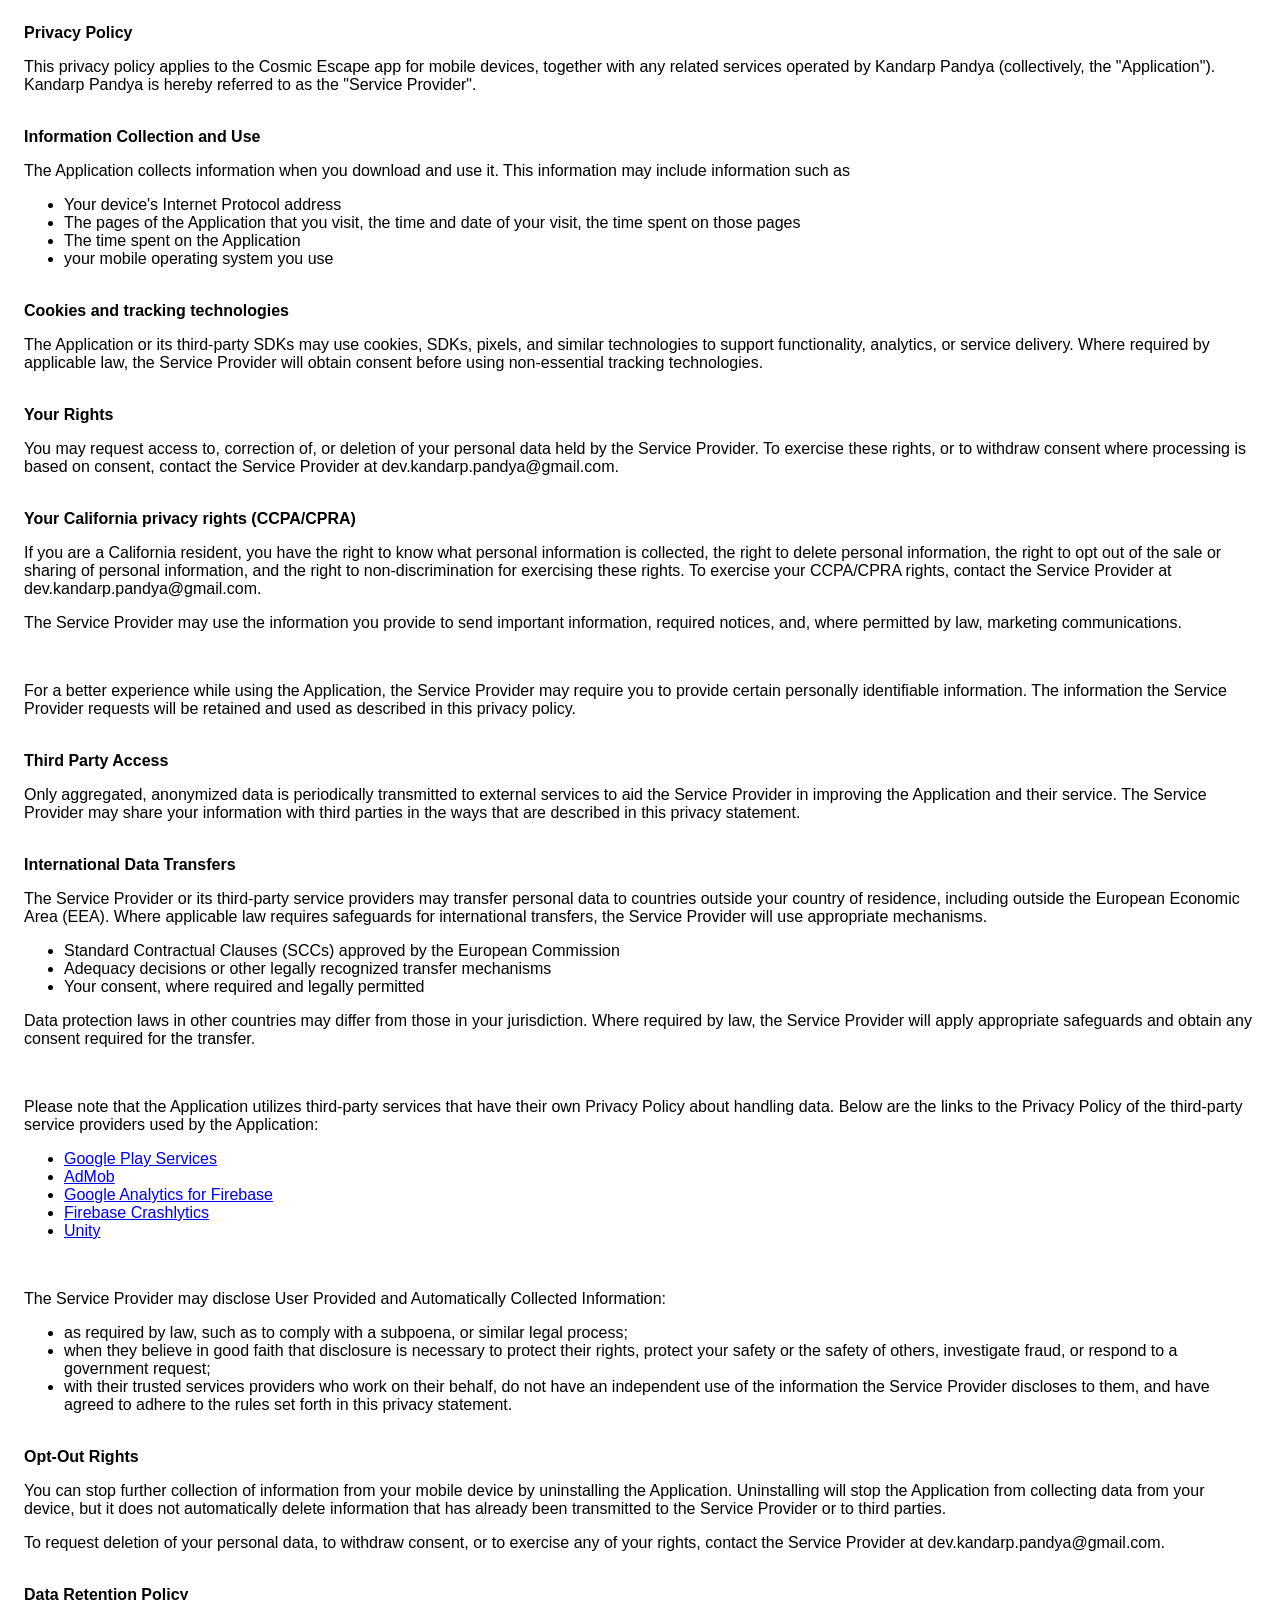
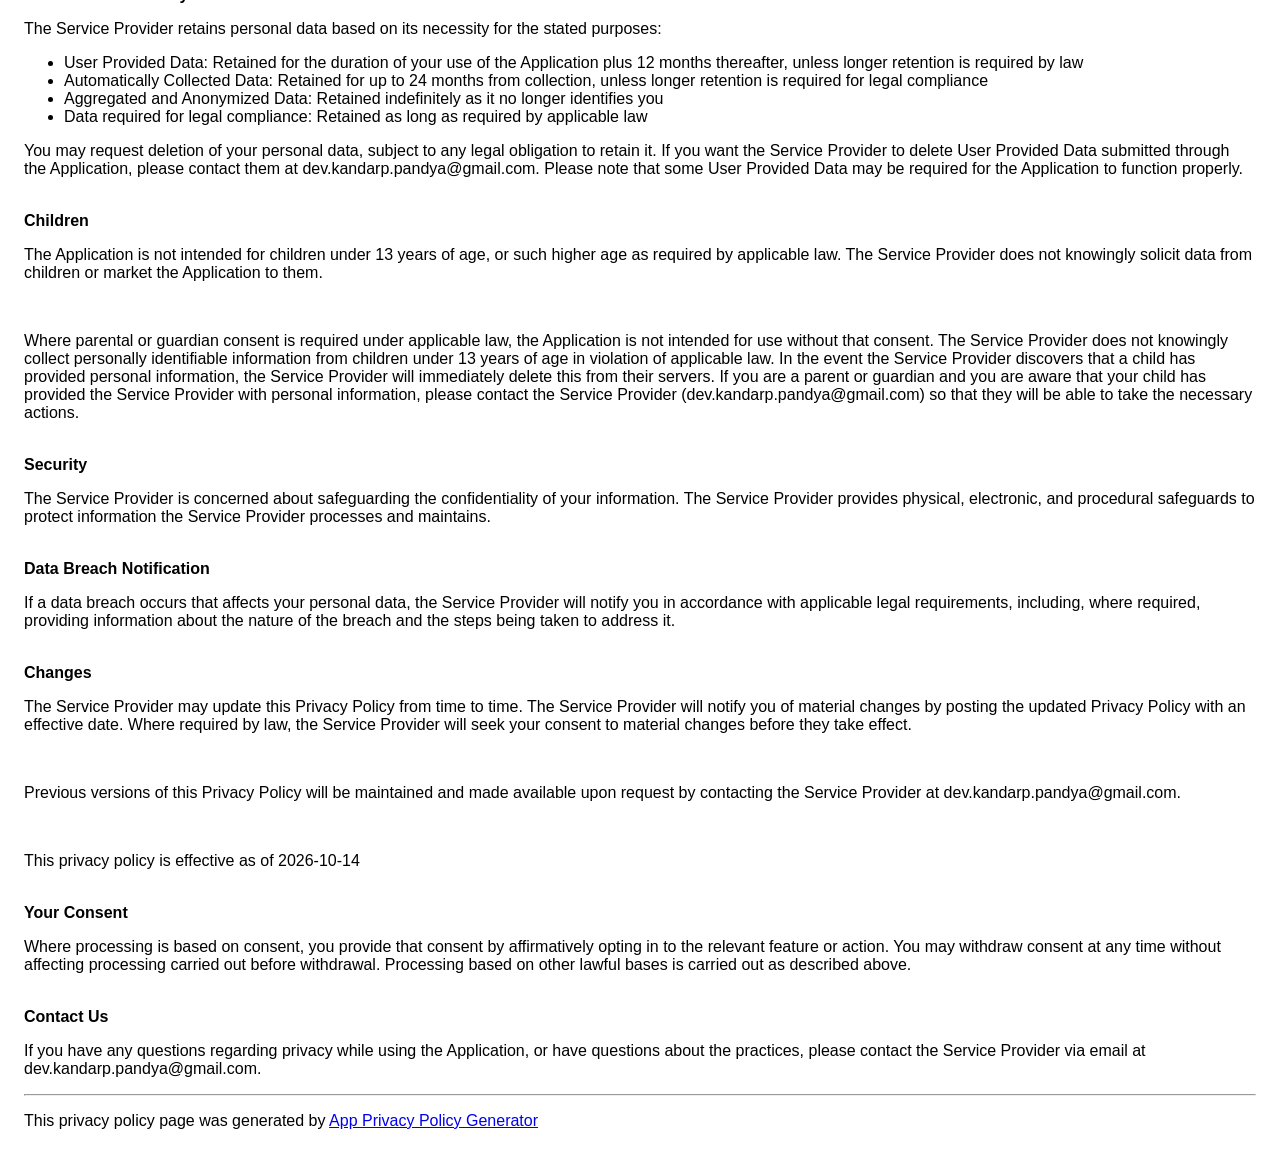
==== privacy/CosmicEscape.html @ 258a3a81 "added privacy policy" ====
<!DOCTYPE html>
<html>

<head>
    <meta charset='utf-8'>
    <meta name='viewport' content='width=device-width'>
    <title>Privacy Policy</title>
    <style>
        body {
            font-family: 'Helvetica Neue', Helvetica, Arial, sans-serif;
            padding: 1em;
        }
    </style>
</head>

<body>
    <strong>Privacy Policy</strong>
    <p>This privacy policy applies to the Cosmic Escape app for mobile devices, together with any related services
        operated by Kandarp Pandya (collectively, the "Application"). Kandarp Pandya is hereby referred to as the
        "Service Provider".</p><br><strong>Information Collection and Use</strong>
    <p>The Application collects information when you download and use it. This information may include information such
        as</p>
    <ul>
        <li>Your device's Internet Protocol address</li>
        <li>The pages of the Application that you visit, the time and date of your visit, the time spent on those pages
        </li>
        <li>The time spent on the Application</li>
        <li>your mobile operating system you use</li>
    </ul>
    <p></p><br><strong>Cookies and tracking technologies</strong>
    <p>The Application or its third-party SDKs may use cookies, SDKs, pixels, and similar technologies to support
        functionality, analytics, or service delivery. Where required by applicable law, the Service Provider will
        obtain consent before using non-essential tracking technologies.</p><!----><br><strong>Your Rights</strong>
    <p>You may request access to, correction of, or deletion of your personal data held by the Service Provider. To
        exercise these rights, or to withdraw consent where processing is based on consent, contact the Service Provider
        at dev.kandarp.pandya@gmail.com.</p><br><strong>Your California privacy rights (CCPA/CPRA)</strong>
    <p>If you are a California resident, you have the right to know what personal information is collected, the right to
        delete personal information, the right to opt out of the sale or sharing of personal information, and the right
        to non-discrimination for exercising these rights. To exercise your CCPA/CPRA rights, contact the Service
        Provider at dev.kandarp.pandya@gmail.com.</p><!---->
    <p>The Service Provider may use the information you provide to send important information, required notices, and,
        where permitted by law, marketing communications.</p><br>
    <p>For a better experience while using the Application, the Service Provider may require you to provide certain
        personally identifiable information. The information the Service Provider requests will be retained and used as
        described in this privacy policy.</p><br><strong>Third Party Access</strong>
    <p>Only aggregated, anonymized data is periodically transmitted to external services to aid the Service Provider in
        improving the Application and their service. The Service Provider may share your information with third parties
        in the ways that are described in this privacy statement.</p><br><strong>International Data Transfers</strong>
    <p>The Service Provider or its third-party service providers may transfer personal data to countries outside your
        country of residence, including outside the European Economic Area (EEA). Where applicable law requires
        safeguards for international transfers, the Service Provider will use appropriate mechanisms.</p>
    <ul>
        <li>Standard Contractual Clauses (SCCs) approved by the European Commission</li>
        <li>Adequacy decisions or other legally recognized transfer mechanisms</li>
        <li>Your consent, where required and legally permitted</li>
    </ul>
    <p>Data protection laws in other countries may differ from those in your jurisdiction. Where required by law, the
        Service Provider will apply appropriate safeguards and obtain any consent required for the transfer.</p>
    <div><br>
        <p>Please note that the Application utilizes third-party services that have their own Privacy Policy about
            handling data. Below are the links to the Privacy Policy of the third-party service providers used by the
            Application:</p>
        <ul>
            <li><a href="https://www.google.com/policies/privacy/" target="_blank" rel="noopener noreferrer">Google Play
                    Services</a></li>
            <li><a href="https://policies.google.com/technologies/partner-sites" target="_blank"
                    rel="noopener noreferrer">AdMob</a></li>
            <li><a href="https://firebase.google.com/support/privacy" target="_blank" rel="noopener noreferrer">Google
                    Analytics for Firebase</a></li>
            <li><a href="https://firebase.google.com/support/privacy/" target="_blank"
                    rel="noopener noreferrer">Firebase Crashlytics</a></li>
            <li><a href="https://unity3d.com/legal/privacy-policy" target="_blank" rel="noopener noreferrer">Unity</a>
            </li>
        </ul>
    </div><br>
    <p>The Service Provider may disclose User Provided and Automatically Collected Information:</p>
    <ul>
        <li>as required by law, such as to comply with a subpoena, or similar legal process;</li>
        <li>when they believe in good faith that disclosure is necessary to protect their rights, protect your safety or
            the safety of others, investigate fraud, or respond to a government request;</li>
        <li>with their trusted services providers who work on their behalf, do not have an independent use of the
            information the Service Provider discloses to them, and have agreed to adhere to the rules set forth in this
            privacy statement.</li>
    </ul>
    <p></p><br><strong>Opt-Out Rights</strong>
    <div>
        <p>You can stop further collection of information from your mobile device by uninstalling the Application.
            Uninstalling will stop the Application from collecting data from your device, but it does not automatically
            delete information that has already been transmitted to the Service Provider or to third parties.</p>
    </div><!---->
    <p>To request deletion of your personal data, to withdraw consent, or to exercise any of your rights, contact the
        Service Provider at dev.kandarp.pandya@gmail.com.</p><br><strong>Data Retention Policy</strong>
    <p>The Service Provider retains personal data based on its necessity for the stated purposes:</p>
    <ul>
        <li>User Provided Data: Retained for the duration of your use of the Application plus 12 months thereafter,
            unless longer retention is required by law</li>
        <li>Automatically Collected Data: Retained for up to 24 months from collection, unless longer retention is
            required for legal compliance</li>
        <li>Aggregated and Anonymized Data: Retained indefinitely as it no longer identifies you</li>
        <li>Data required for legal compliance: Retained as long as required by applicable law</li>
    </ul>
    <p>You may request deletion of your personal data, subject to any legal obligation to retain it. If you want the
        Service Provider to delete User Provided Data submitted through the Application, please contact them at
        dev.kandarp.pandya@gmail.com. Please note that some User Provided Data may be required for the Application to
        function properly.</p><!----><br><strong>Children</strong>
    <p>The Application is not intended for children under 13 years of age, or such higher age as required by applicable
        law. The Service Provider does not knowingly solicit data from children or market the Application to them.</p>
    <div><br>
        <p>Where parental or guardian consent is required under applicable law, the Application is not intended for use
            without that consent. The Service Provider does not knowingly collect personally identifiable information
            from children under 13 years of age in violation of applicable law. In the event the Service Provider
            discovers that a child has provided personal information, the Service Provider will immediately delete this
            from their servers. If you are a parent or guardian and you are aware that your child has provided the
            Service Provider with personal information, please contact the Service Provider
            (dev.kandarp.pandya@gmail.com) so that they will be able to take the necessary actions.</p>
    </div><br><strong>Security</strong>
    <p>The Service Provider is concerned about safeguarding the confidentiality of your information. The Service
        Provider provides physical, electronic, and procedural safeguards to protect information the Service Provider
        processes and maintains.</p><br><strong>Data Breach Notification</strong>
    <p>If a data breach occurs that affects your personal data, the Service Provider will notify you in accordance with
        applicable legal requirements, including, where required, providing information about the nature of the breach
        and the steps being taken to address it.</p><br><strong>Changes</strong>
    <p>The Service Provider may update this Privacy Policy from time to time. The Service Provider will notify you of
        material changes by posting the updated Privacy Policy with an effective date. Where required by law, the
        Service Provider will seek your consent to material changes before they take effect.</p><br>
    <p>Previous versions of this Privacy Policy will be maintained and made available upon request by contacting the
        Service Provider at dev.kandarp.pandya@gmail.com.</p><br>
    <p>This privacy policy is effective as of 2026-10-14</p><br><strong>Your Consent</strong>
    <p>Where processing is based on consent, you provide that consent by affirmatively opting in to the relevant feature
        or action. You may withdraw consent at any time without affecting processing carried out before withdrawal.
        Processing based on other lawful bases is carried out as described above.</p><br><strong>Contact Us</strong>
    <p>If you have any questions regarding privacy while using the Application, or have questions about the practices,
        please contact the Service Provider via email at dev.kandarp.pandya@gmail.com.</p>
    <hr>
    <p><span>This privacy policy page was generated by </span><a
            href="https://app-privacy-policy-generator.nisrulz.com/" target="_blank" rel="noopener noreferrer">App
            Privacy Policy Generator </a></p>
</body>

</html>
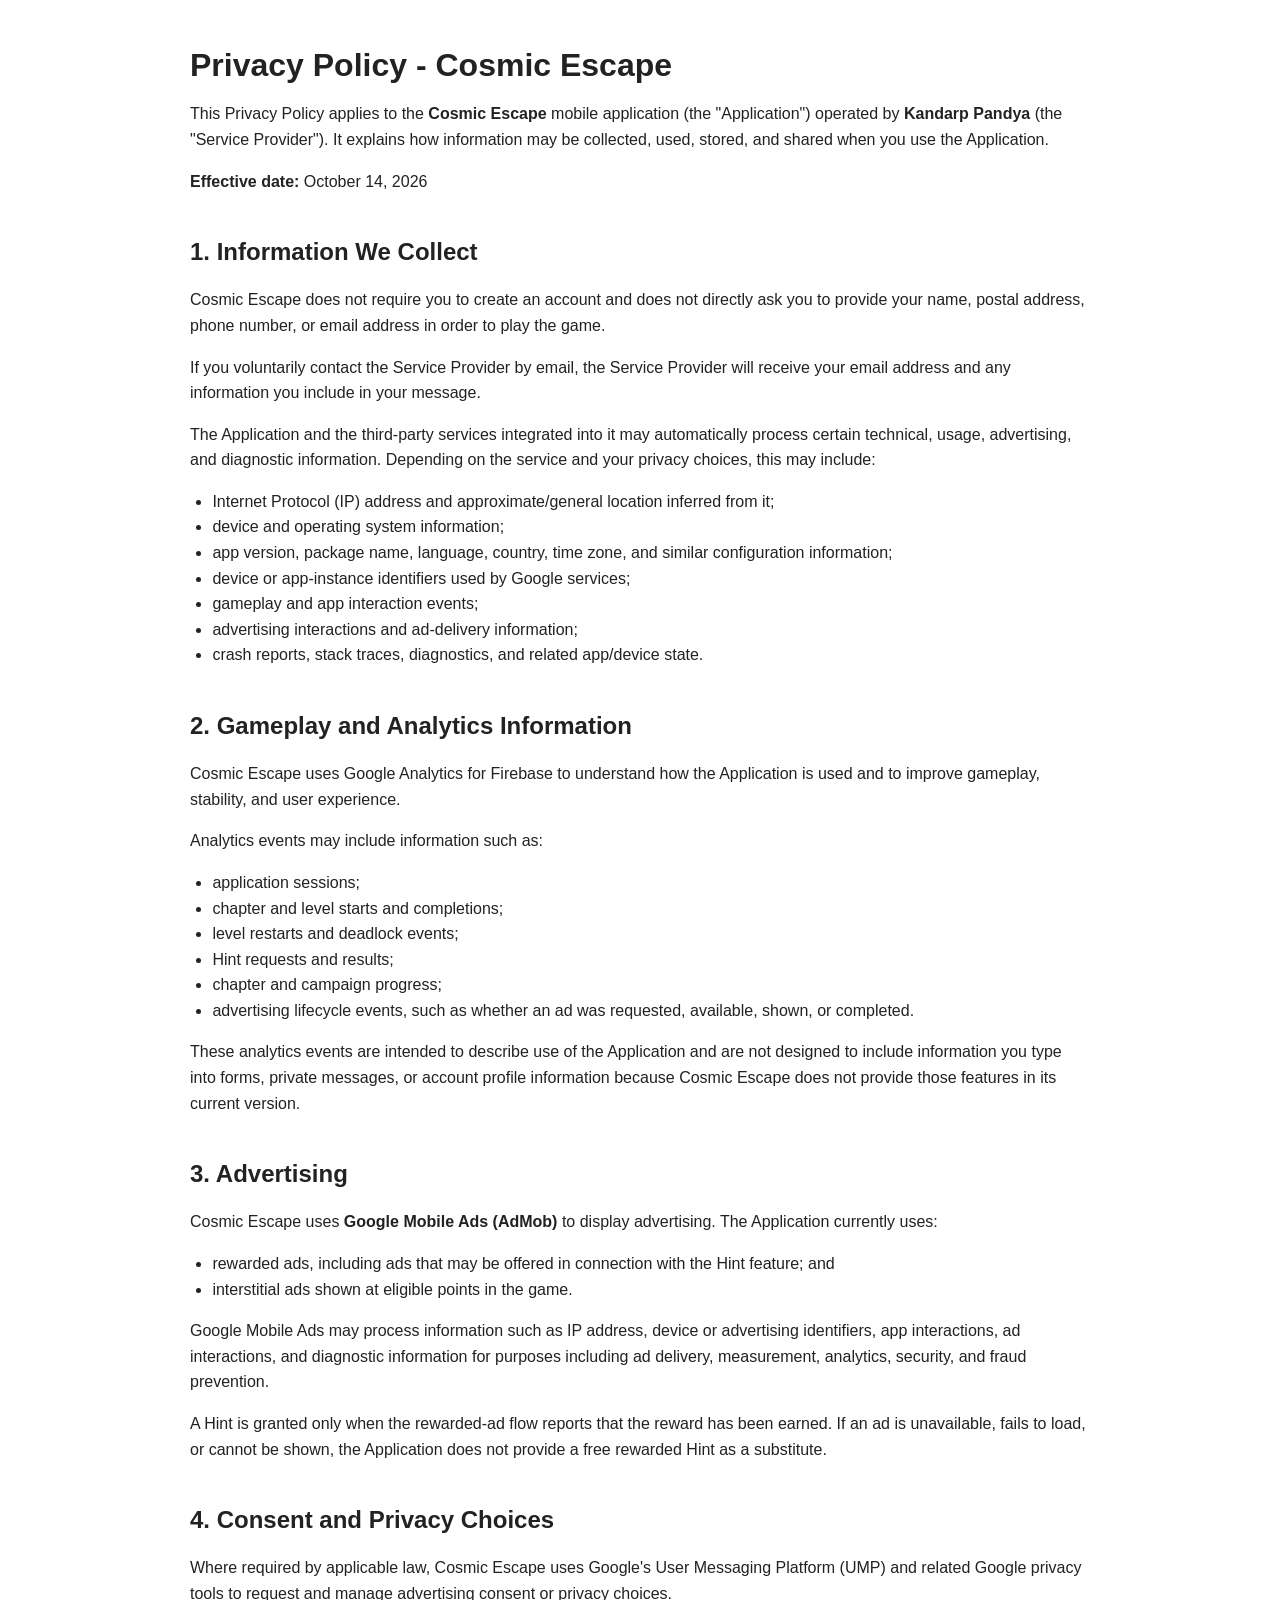
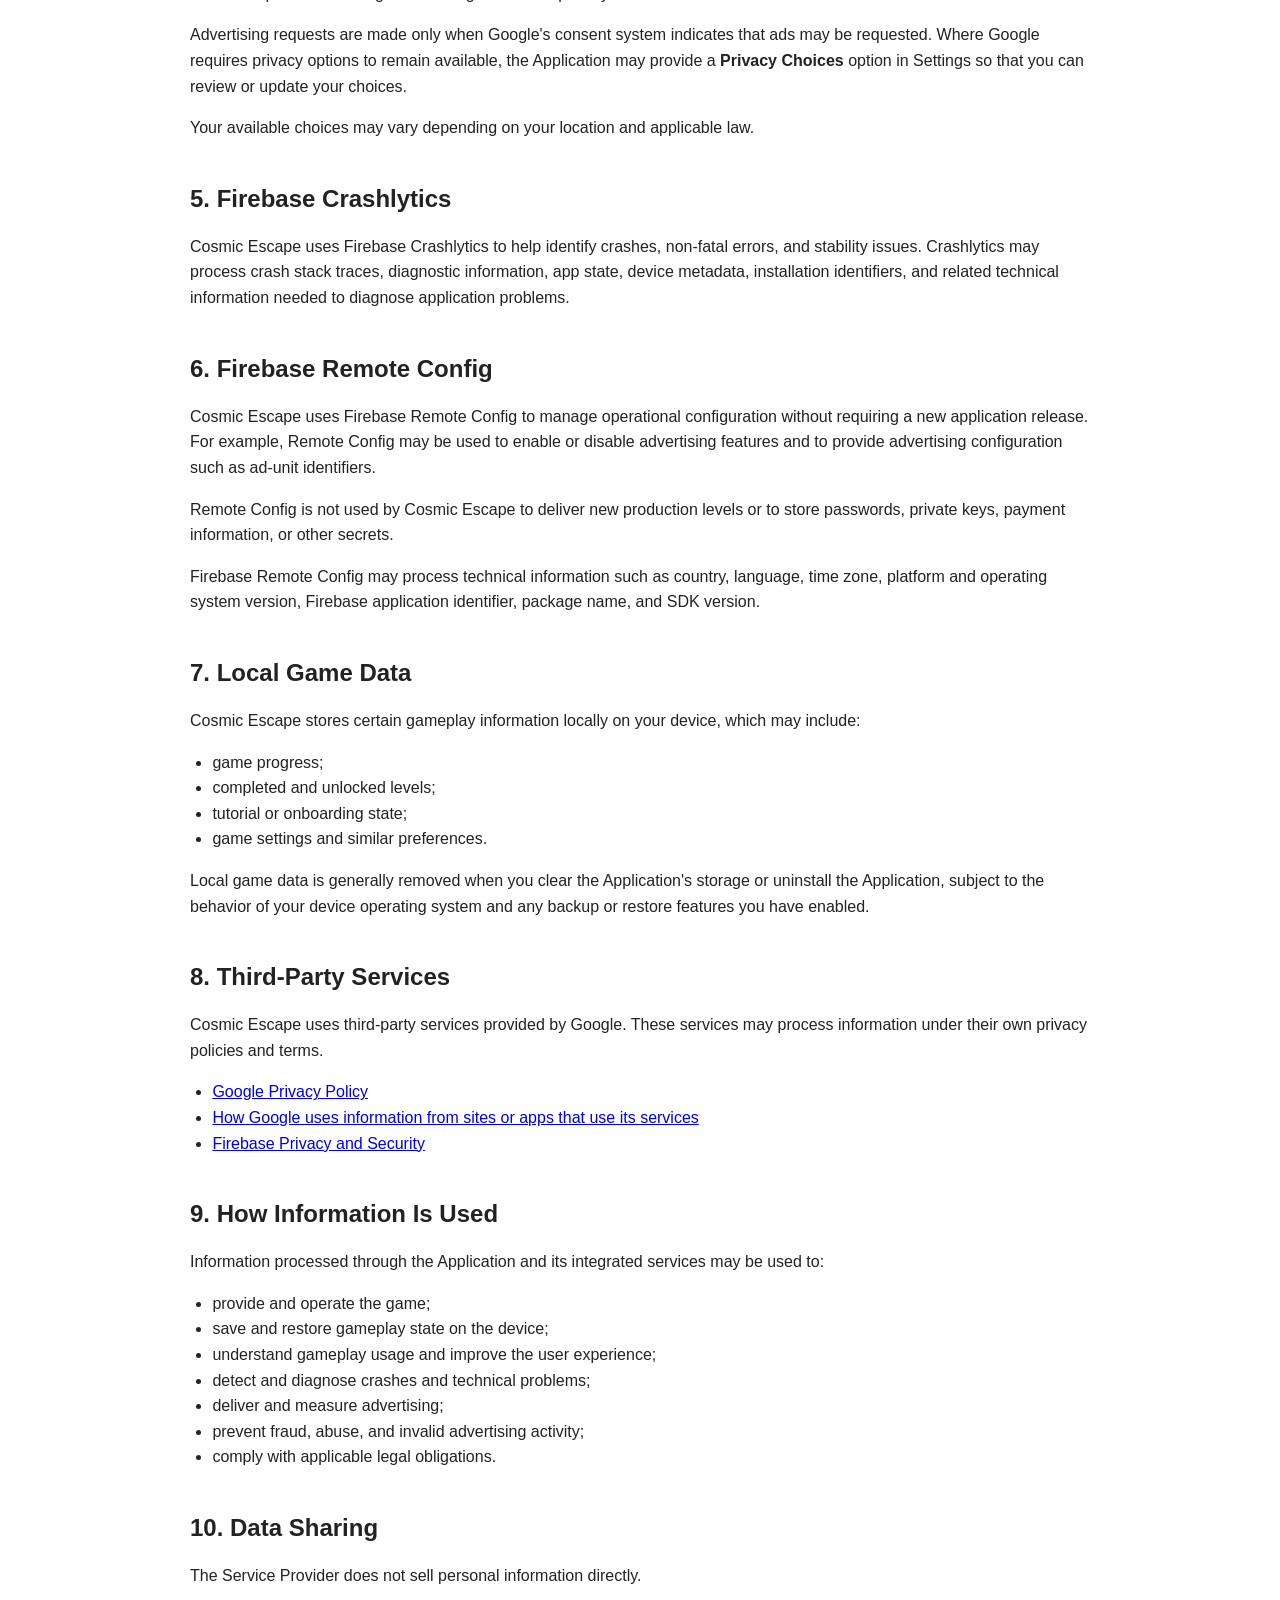
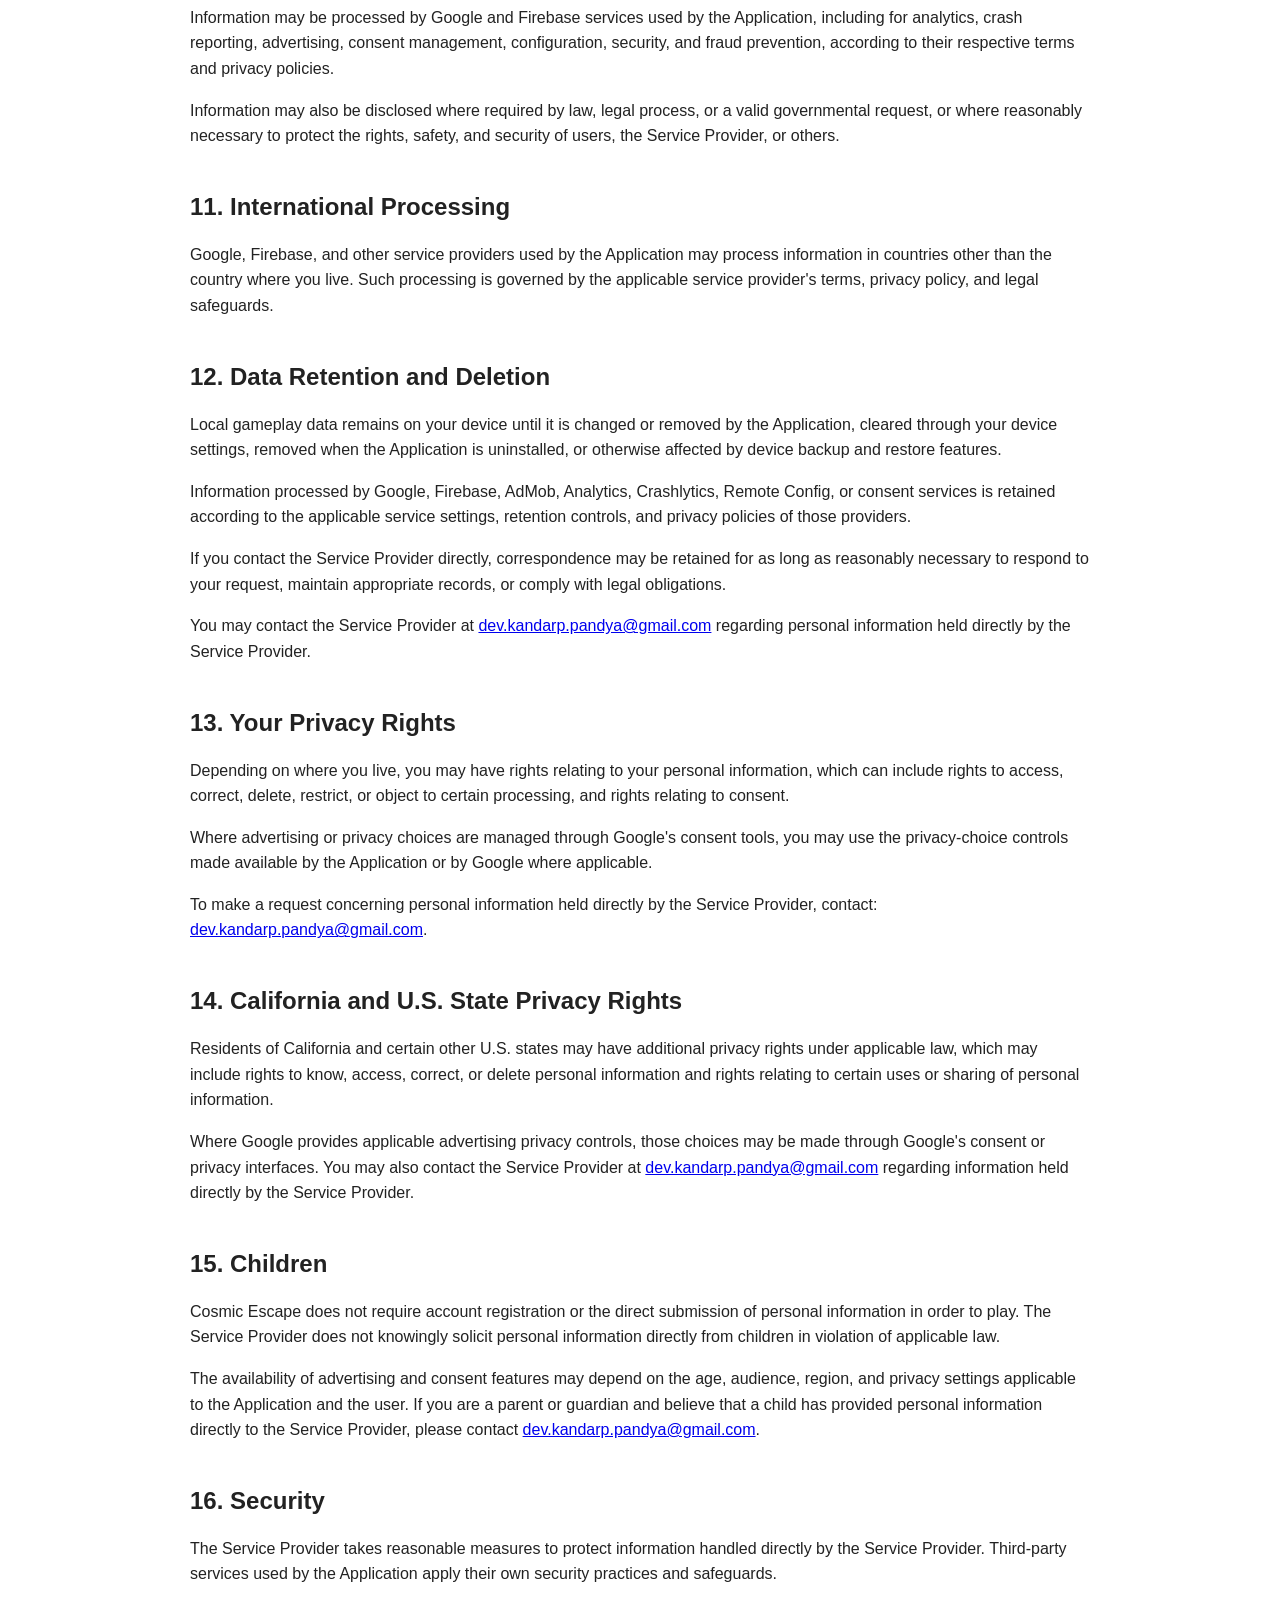
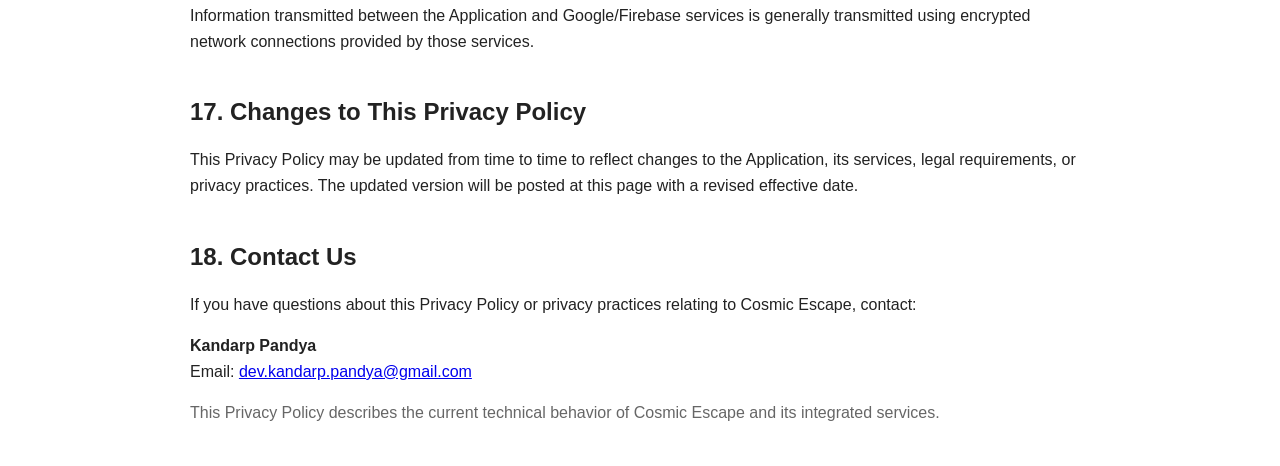
==== commit b1335abb: "Policy updated." ====
--- a/privacy/CosmicEscape.html
+++ b/privacy/CosmicEscape.html
@@ -1,140 +1,365 @@
 <!DOCTYPE html>
-<html>
-
+<html lang="en">
 <head>
-    <meta charset='utf-8'>
-    <meta name='viewport' content='width=device-width'>
-    <title>Privacy Policy</title>
+    <meta charset="utf-8">
+    <meta name="viewport" content="width=device-width, initial-scale=1">
+    <title>Privacy Policy - Cosmic Escape</title>
     <style>
         body {
-            font-family: 'Helvetica Neue', Helvetica, Arial, sans-serif;
-            padding: 1em;
+            font-family: "Helvetica Neue", Helvetica, Arial, sans-serif;
+            line-height: 1.6;
+            max-width: 900px;
+            margin: 0 auto;
+            padding: 24px;
+            color: #222;
+        }
+        h1, h2 {
+            line-height: 1.25;
+        }
+        h1 {
+            margin-bottom: 0.25em;
+        }
+        h2 {
+            margin-top: 1.8em;
+        }
+        ul {
+            padding-left: 1.4em;
+        }
+        a {
+            word-break: break-word;
+        }
+        .muted {
+            color: #666;
         }
     </style>
 </head>
-
 <body>
-    <strong>Privacy Policy</strong>
-    <p>This privacy policy applies to the Cosmic Escape app for mobile devices, together with any related services
-        operated by Kandarp Pandya (collectively, the "Application"). Kandarp Pandya is hereby referred to as the
-        "Service Provider".</p><br><strong>Information Collection and Use</strong>
-    <p>The Application collects information when you download and use it. This information may include information such
-        as</p>
-    <ul>
-        <li>Your device's Internet Protocol address</li>
-        <li>The pages of the Application that you visit, the time and date of your visit, the time spent on those pages
-        </li>
-        <li>The time spent on the Application</li>
-        <li>your mobile operating system you use</li>
-    </ul>
-    <p></p><br><strong>Cookies and tracking technologies</strong>
-    <p>The Application or its third-party SDKs may use cookies, SDKs, pixels, and similar technologies to support
-        functionality, analytics, or service delivery. Where required by applicable law, the Service Provider will
-        obtain consent before using non-essential tracking technologies.</p><!----><br><strong>Your Rights</strong>
-    <p>You may request access to, correction of, or deletion of your personal data held by the Service Provider. To
-        exercise these rights, or to withdraw consent where processing is based on consent, contact the Service Provider
-        at dev.kandarp.pandya@gmail.com.</p><br><strong>Your California privacy rights (CCPA/CPRA)</strong>
-    <p>If you are a California resident, you have the right to know what personal information is collected, the right to
-        delete personal information, the right to opt out of the sale or sharing of personal information, and the right
-        to non-discrimination for exercising these rights. To exercise your CCPA/CPRA rights, contact the Service
-        Provider at dev.kandarp.pandya@gmail.com.</p><!---->
-    <p>The Service Provider may use the information you provide to send important information, required notices, and,
-        where permitted by law, marketing communications.</p><br>
-    <p>For a better experience while using the Application, the Service Provider may require you to provide certain
-        personally identifiable information. The information the Service Provider requests will be retained and used as
-        described in this privacy policy.</p><br><strong>Third Party Access</strong>
-    <p>Only aggregated, anonymized data is periodically transmitted to external services to aid the Service Provider in
-        improving the Application and their service. The Service Provider may share your information with third parties
-        in the ways that are described in this privacy statement.</p><br><strong>International Data Transfers</strong>
-    <p>The Service Provider or its third-party service providers may transfer personal data to countries outside your
-        country of residence, including outside the European Economic Area (EEA). Where applicable law requires
-        safeguards for international transfers, the Service Provider will use appropriate mechanisms.</p>
-    <ul>
-        <li>Standard Contractual Clauses (SCCs) approved by the European Commission</li>
-        <li>Adequacy decisions or other legally recognized transfer mechanisms</li>
-        <li>Your consent, where required and legally permitted</li>
-    </ul>
-    <p>Data protection laws in other countries may differ from those in your jurisdiction. Where required by law, the
-        Service Provider will apply appropriate safeguards and obtain any consent required for the transfer.</p>
-    <div><br>
-        <p>Please note that the Application utilizes third-party services that have their own Privacy Policy about
-            handling data. Below are the links to the Privacy Policy of the third-party service providers used by the
-            Application:</p>
-        <ul>
-            <li><a href="https://www.google.com/policies/privacy/" target="_blank" rel="noopener noreferrer">Google Play
-                    Services</a></li>
-            <li><a href="https://policies.google.com/technologies/partner-sites" target="_blank"
-                    rel="noopener noreferrer">AdMob</a></li>
-            <li><a href="https://firebase.google.com/support/privacy" target="_blank" rel="noopener noreferrer">Google
-                    Analytics for Firebase</a></li>
-            <li><a href="https://firebase.google.com/support/privacy/" target="_blank"
-                    rel="noopener noreferrer">Firebase Crashlytics</a></li>
-            <li><a href="https://unity3d.com/legal/privacy-policy" target="_blank" rel="noopener noreferrer">Unity</a>
-            </li>
-        </ul>
-    </div><br>
-    <p>The Service Provider may disclose User Provided and Automatically Collected Information:</p>
-    <ul>
-        <li>as required by law, such as to comply with a subpoena, or similar legal process;</li>
-        <li>when they believe in good faith that disclosure is necessary to protect their rights, protect your safety or
-            the safety of others, investigate fraud, or respond to a government request;</li>
-        <li>with their trusted services providers who work on their behalf, do not have an independent use of the
-            information the Service Provider discloses to them, and have agreed to adhere to the rules set forth in this
-            privacy statement.</li>
-    </ul>
-    <p></p><br><strong>Opt-Out Rights</strong>
-    <div>
-        <p>You can stop further collection of information from your mobile device by uninstalling the Application.
-            Uninstalling will stop the Application from collecting data from your device, but it does not automatically
-            delete information that has already been transmitted to the Service Provider or to third parties.</p>
-    </div><!---->
-    <p>To request deletion of your personal data, to withdraw consent, or to exercise any of your rights, contact the
-        Service Provider at dev.kandarp.pandya@gmail.com.</p><br><strong>Data Retention Policy</strong>
-    <p>The Service Provider retains personal data based on its necessity for the stated purposes:</p>
-    <ul>
-        <li>User Provided Data: Retained for the duration of your use of the Application plus 12 months thereafter,
-            unless longer retention is required by law</li>
-        <li>Automatically Collected Data: Retained for up to 24 months from collection, unless longer retention is
-            required for legal compliance</li>
-        <li>Aggregated and Anonymized Data: Retained indefinitely as it no longer identifies you</li>
-        <li>Data required for legal compliance: Retained as long as required by applicable law</li>
-    </ul>
-    <p>You may request deletion of your personal data, subject to any legal obligation to retain it. If you want the
-        Service Provider to delete User Provided Data submitted through the Application, please contact them at
-        dev.kandarp.pandya@gmail.com. Please note that some User Provided Data may be required for the Application to
-        function properly.</p><!----><br><strong>Children</strong>
-    <p>The Application is not intended for children under 13 years of age, or such higher age as required by applicable
-        law. The Service Provider does not knowingly solicit data from children or market the Application to them.</p>
-    <div><br>
-        <p>Where parental or guardian consent is required under applicable law, the Application is not intended for use
-            without that consent. The Service Provider does not knowingly collect personally identifiable information
-            from children under 13 years of age in violation of applicable law. In the event the Service Provider
-            discovers that a child has provided personal information, the Service Provider will immediately delete this
-            from their servers. If you are a parent or guardian and you are aware that your child has provided the
-            Service Provider with personal information, please contact the Service Provider
-            (dev.kandarp.pandya@gmail.com) so that they will be able to take the necessary actions.</p>
-    </div><br><strong>Security</strong>
-    <p>The Service Provider is concerned about safeguarding the confidentiality of your information. The Service
-        Provider provides physical, electronic, and procedural safeguards to protect information the Service Provider
-        processes and maintains.</p><br><strong>Data Breach Notification</strong>
-    <p>If a data breach occurs that affects your personal data, the Service Provider will notify you in accordance with
-        applicable legal requirements, including, where required, providing information about the nature of the breach
-        and the steps being taken to address it.</p><br><strong>Changes</strong>
-    <p>The Service Provider may update this Privacy Policy from time to time. The Service Provider will notify you of
-        material changes by posting the updated Privacy Policy with an effective date. Where required by law, the
-        Service Provider will seek your consent to material changes before they take effect.</p><br>
-    <p>Previous versions of this Privacy Policy will be maintained and made available upon request by contacting the
-        Service Provider at dev.kandarp.pandya@gmail.com.</p><br>
-    <p>This privacy policy is effective as of 2026-10-14</p><br><strong>Your Consent</strong>
-    <p>Where processing is based on consent, you provide that consent by affirmatively opting in to the relevant feature
-        or action. You may withdraw consent at any time without affecting processing carried out before withdrawal.
-        Processing based on other lawful bases is carried out as described above.</p><br><strong>Contact Us</strong>
-    <p>If you have any questions regarding privacy while using the Application, or have questions about the practices,
-        please contact the Service Provider via email at dev.kandarp.pandya@gmail.com.</p>
-    <hr>
-    <p><span>This privacy policy page was generated by </span><a
-            href="https://app-privacy-policy-generator.nisrulz.com/" target="_blank" rel="noopener noreferrer">App
-            Privacy Policy Generator </a></p>
+
+<h1>Privacy Policy - Cosmic Escape</h1>
+
+<p>
+    This Privacy Policy applies to the <strong>Cosmic Escape</strong> mobile application
+    (the "Application") operated by <strong>Kandarp Pandya</strong> (the "Service Provider").
+    It explains how information may be collected, used, stored, and shared when you use the Application.
+</p>
+
+<p>
+    <strong>Effective date:</strong> October 14, 2026
+</p>
+
+<h2>1. Information We Collect</h2>
+
+<p>
+    Cosmic Escape does not require you to create an account and does not directly ask you to provide
+    your name, postal address, phone number, or email address in order to play the game.
+</p>
+
+<p>
+    If you voluntarily contact the Service Provider by email, the Service Provider will receive your
+    email address and any information you include in your message.
+</p>
+
+<p>
+    The Application and the third-party services integrated into it may automatically process certain
+    technical, usage, advertising, and diagnostic information. Depending on the service and your
+    privacy choices, this may include:
+</p>
+
+<ul>
+    <li>Internet Protocol (IP) address and approximate/general location inferred from it;</li>
+    <li>device and operating system information;</li>
+    <li>app version, package name, language, country, time zone, and similar configuration information;</li>
+    <li>device or app-instance identifiers used by Google services;</li>
+    <li>gameplay and app interaction events;</li>
+    <li>advertising interactions and ad-delivery information;</li>
+    <li>crash reports, stack traces, diagnostics, and related app/device state.</li>
+</ul>
+
+<h2>2. Gameplay and Analytics Information</h2>
+
+<p>
+    Cosmic Escape uses Google Analytics for Firebase to understand how the Application is used and
+    to improve gameplay, stability, and user experience.
+</p>
+
+<p>
+    Analytics events may include information such as:
+</p>
+
+<ul>
+    <li>application sessions;</li>
+    <li>chapter and level starts and completions;</li>
+    <li>level restarts and deadlock events;</li>
+    <li>Hint requests and results;</li>
+    <li>chapter and campaign progress;</li>
+    <li>advertising lifecycle events, such as whether an ad was requested, available, shown, or completed.</li>
+</ul>
+
+<p>
+    These analytics events are intended to describe use of the Application and are not designed to
+    include information you type into forms, private messages, or account profile information because
+    Cosmic Escape does not provide those features in its current version.
+</p>
+
+<h2>3. Advertising</h2>
+
+<p>
+    Cosmic Escape uses <strong>Google Mobile Ads (AdMob)</strong> to display advertising.
+    The Application currently uses:
+</p>
+
+<ul>
+    <li>rewarded ads, including ads that may be offered in connection with the Hint feature; and</li>
+    <li>interstitial ads shown at eligible points in the game.</li>
+</ul>
+
+<p>
+    Google Mobile Ads may process information such as IP address, device or advertising identifiers,
+    app interactions, ad interactions, and diagnostic information for purposes including ad delivery,
+    measurement, analytics, security, and fraud prevention.
+</p>
+
+<p>
+    A Hint is granted only when the rewarded-ad flow reports that the reward has been earned.
+    If an ad is unavailable, fails to load, or cannot be shown, the Application does not provide a free
+    rewarded Hint as a substitute.
+</p>
+
+<h2>4. Consent and Privacy Choices</h2>
+
+<p>
+    Where required by applicable law, Cosmic Escape uses Google's User Messaging Platform (UMP) and
+    related Google privacy tools to request and manage advertising consent or privacy choices.
+</p>
+
+<p>
+    Advertising requests are made only when Google's consent system indicates that ads may be requested.
+    Where Google requires privacy options to remain available, the Application may provide a
+    <strong>Privacy Choices</strong> option in Settings so that you can review or update your choices.
+</p>
+
+<p>
+    Your available choices may vary depending on your location and applicable law.
+</p>
+
+<h2>5. Firebase Crashlytics</h2>
+
+<p>
+    Cosmic Escape uses Firebase Crashlytics to help identify crashes, non-fatal errors, and stability issues.
+    Crashlytics may process crash stack traces, diagnostic information, app state, device metadata,
+    installation identifiers, and related technical information needed to diagnose application problems.
+</p>
+
+<h2>6. Firebase Remote Config</h2>
+
+<p>
+    Cosmic Escape uses Firebase Remote Config to manage operational configuration without requiring
+    a new application release. For example, Remote Config may be used to enable or disable advertising
+    features and to provide advertising configuration such as ad-unit identifiers.
+</p>
+
+<p>
+    Remote Config is not used by Cosmic Escape to deliver new production levels or to store passwords,
+    private keys, payment information, or other secrets.
+</p>
+
+<p>
+    Firebase Remote Config may process technical information such as country, language, time zone,
+    platform and operating system version, Firebase application identifier, package name, and SDK version.
+</p>
+
+<h2>7. Local Game Data</h2>
+
+<p>
+    Cosmic Escape stores certain gameplay information locally on your device, which may include:
+</p>
+
+<ul>
+    <li>game progress;</li>
+    <li>completed and unlocked levels;</li>
+    <li>tutorial or onboarding state;</li>
+    <li>game settings and similar preferences.</li>
+</ul>
+
+<p>
+    Local game data is generally removed when you clear the Application's storage or uninstall the Application,
+    subject to the behavior of your device operating system and any backup or restore features you have enabled.
+</p>
+
+<h2>8. Third-Party Services</h2>
+
+<p>
+    Cosmic Escape uses third-party services provided by Google. These services may process information
+    under their own privacy policies and terms.
+</p>
+
+<ul>
+    <li>
+        <a href="https://policies.google.com/privacy" target="_blank" rel="noopener noreferrer">
+            Google Privacy Policy
+        </a>
+    </li>
+    <li>
+        <a href="https://policies.google.com/technologies/partner-sites" target="_blank" rel="noopener noreferrer">
+            How Google uses information from sites or apps that use its services
+        </a>
+    </li>
+    <li>
+        <a href="https://firebase.google.com/support/privacy" target="_blank" rel="noopener noreferrer">
+            Firebase Privacy and Security
+        </a>
+    </li>
+</ul>
+
+<h2>9. How Information Is Used</h2>
+
+<p>
+    Information processed through the Application and its integrated services may be used to:
+</p>
+
+<ul>
+    <li>provide and operate the game;</li>
+    <li>save and restore gameplay state on the device;</li>
+    <li>understand gameplay usage and improve the user experience;</li>
+    <li>detect and diagnose crashes and technical problems;</li>
+    <li>deliver and measure advertising;</li>
+    <li>prevent fraud, abuse, and invalid advertising activity;</li>
+    <li>comply with applicable legal obligations.</li>
+</ul>
+
+<h2>10. Data Sharing</h2>
+
+<p>
+    The Service Provider does not sell personal information directly.
+</p>
+
+<p>
+    Information may be processed by Google and Firebase services used by the Application, including for
+    analytics, crash reporting, advertising, consent management, configuration, security, and fraud prevention,
+    according to their respective terms and privacy policies.
+</p>
+
+<p>
+    Information may also be disclosed where required by law, legal process, or a valid governmental request,
+    or where reasonably necessary to protect the rights, safety, and security of users, the Service Provider,
+    or others.
+</p>
+
+<h2>11. International Processing</h2>
+
+<p>
+    Google, Firebase, and other service providers used by the Application may process information in countries
+    other than the country where you live. Such processing is governed by the applicable service provider's
+    terms, privacy policy, and legal safeguards.
+</p>
+
+<h2>12. Data Retention and Deletion</h2>
+
+<p>
+    Local gameplay data remains on your device until it is changed or removed by the Application, cleared
+    through your device settings, removed when the Application is uninstalled, or otherwise affected by
+    device backup and restore features.
+</p>
+
+<p>
+    Information processed by Google, Firebase, AdMob, Analytics, Crashlytics, Remote Config, or consent
+    services is retained according to the applicable service settings, retention controls, and privacy policies
+    of those providers.
+</p>
+
+<p>
+    If you contact the Service Provider directly, correspondence may be retained for as long as reasonably
+    necessary to respond to your request, maintain appropriate records, or comply with legal obligations.
+</p>
+
+<p>
+    You may contact the Service Provider at
+    <a href="mailto:dev.kandarp.pandya@gmail.com">dev.kandarp.pandya@gmail.com</a>
+    regarding personal information held directly by the Service Provider.
+</p>
+
+<h2>13. Your Privacy Rights</h2>
+
+<p>
+    Depending on where you live, you may have rights relating to your personal information, which can include
+    rights to access, correct, delete, restrict, or object to certain processing, and rights relating to consent.
+</p>
+
+<p>
+    Where advertising or privacy choices are managed through Google's consent tools, you may use the
+    privacy-choice controls made available by the Application or by Google where applicable.
+</p>
+
+<p>
+    To make a request concerning personal information held directly by the Service Provider, contact:
+    <a href="mailto:dev.kandarp.pandya@gmail.com">dev.kandarp.pandya@gmail.com</a>.
+</p>
+
+<h2>14. California and U.S. State Privacy Rights</h2>
+
+<p>
+    Residents of California and certain other U.S. states may have additional privacy rights under applicable law,
+    which may include rights to know, access, correct, or delete personal information and rights relating to certain
+    uses or sharing of personal information.
+</p>
+
+<p>
+    Where Google provides applicable advertising privacy controls, those choices may be made through Google's
+    consent or privacy interfaces. You may also contact the Service Provider at
+    <a href="mailto:dev.kandarp.pandya@gmail.com">dev.kandarp.pandya@gmail.com</a>
+    regarding information held directly by the Service Provider.
+</p>
+
+<h2>15. Children</h2>
+
+<p>
+    Cosmic Escape does not require account registration or the direct submission of personal information in order
+    to play. The Service Provider does not knowingly solicit personal information directly from children in violation
+    of applicable law.
+</p>
+
+<p>
+    The availability of advertising and consent features may depend on the age, audience, region, and privacy settings
+    applicable to the Application and the user. If you are a parent or guardian and believe that a child has provided
+    personal information directly to the Service Provider, please contact
+    <a href="mailto:dev.kandarp.pandya@gmail.com">dev.kandarp.pandya@gmail.com</a>.
+</p>
+
+<h2>16. Security</h2>
+
+<p>
+    The Service Provider takes reasonable measures to protect information handled directly by the Service Provider.
+    Third-party services used by the Application apply their own security practices and safeguards.
+</p>
+
+<p>
+    Information transmitted between the Application and Google/Firebase services is generally transmitted using
+    encrypted network connections provided by those services.
+</p>
+
+<h2>17. Changes to This Privacy Policy</h2>
+
+<p>
+    This Privacy Policy may be updated from time to time to reflect changes to the Application, its services,
+    legal requirements, or privacy practices. The updated version will be posted at this page with a revised
+    effective date.
+</p>
+
+<h2>18. Contact Us</h2>
+
+<p>
+    If you have questions about this Privacy Policy or privacy practices relating to Cosmic Escape, contact:
+</p>
+
+<p>
+    <strong>Kandarp Pandya</strong><br>
+    Email:
+    <a href="mailto:dev.kandarp.pandya@gmail.com">dev.kandarp.pandya@gmail.com</a>
+</p>
+
+<p class="muted">
+    This Privacy Policy describes the current technical behavior of Cosmic Escape and its integrated services.
+</p>
+
 </body>
-
 </html>
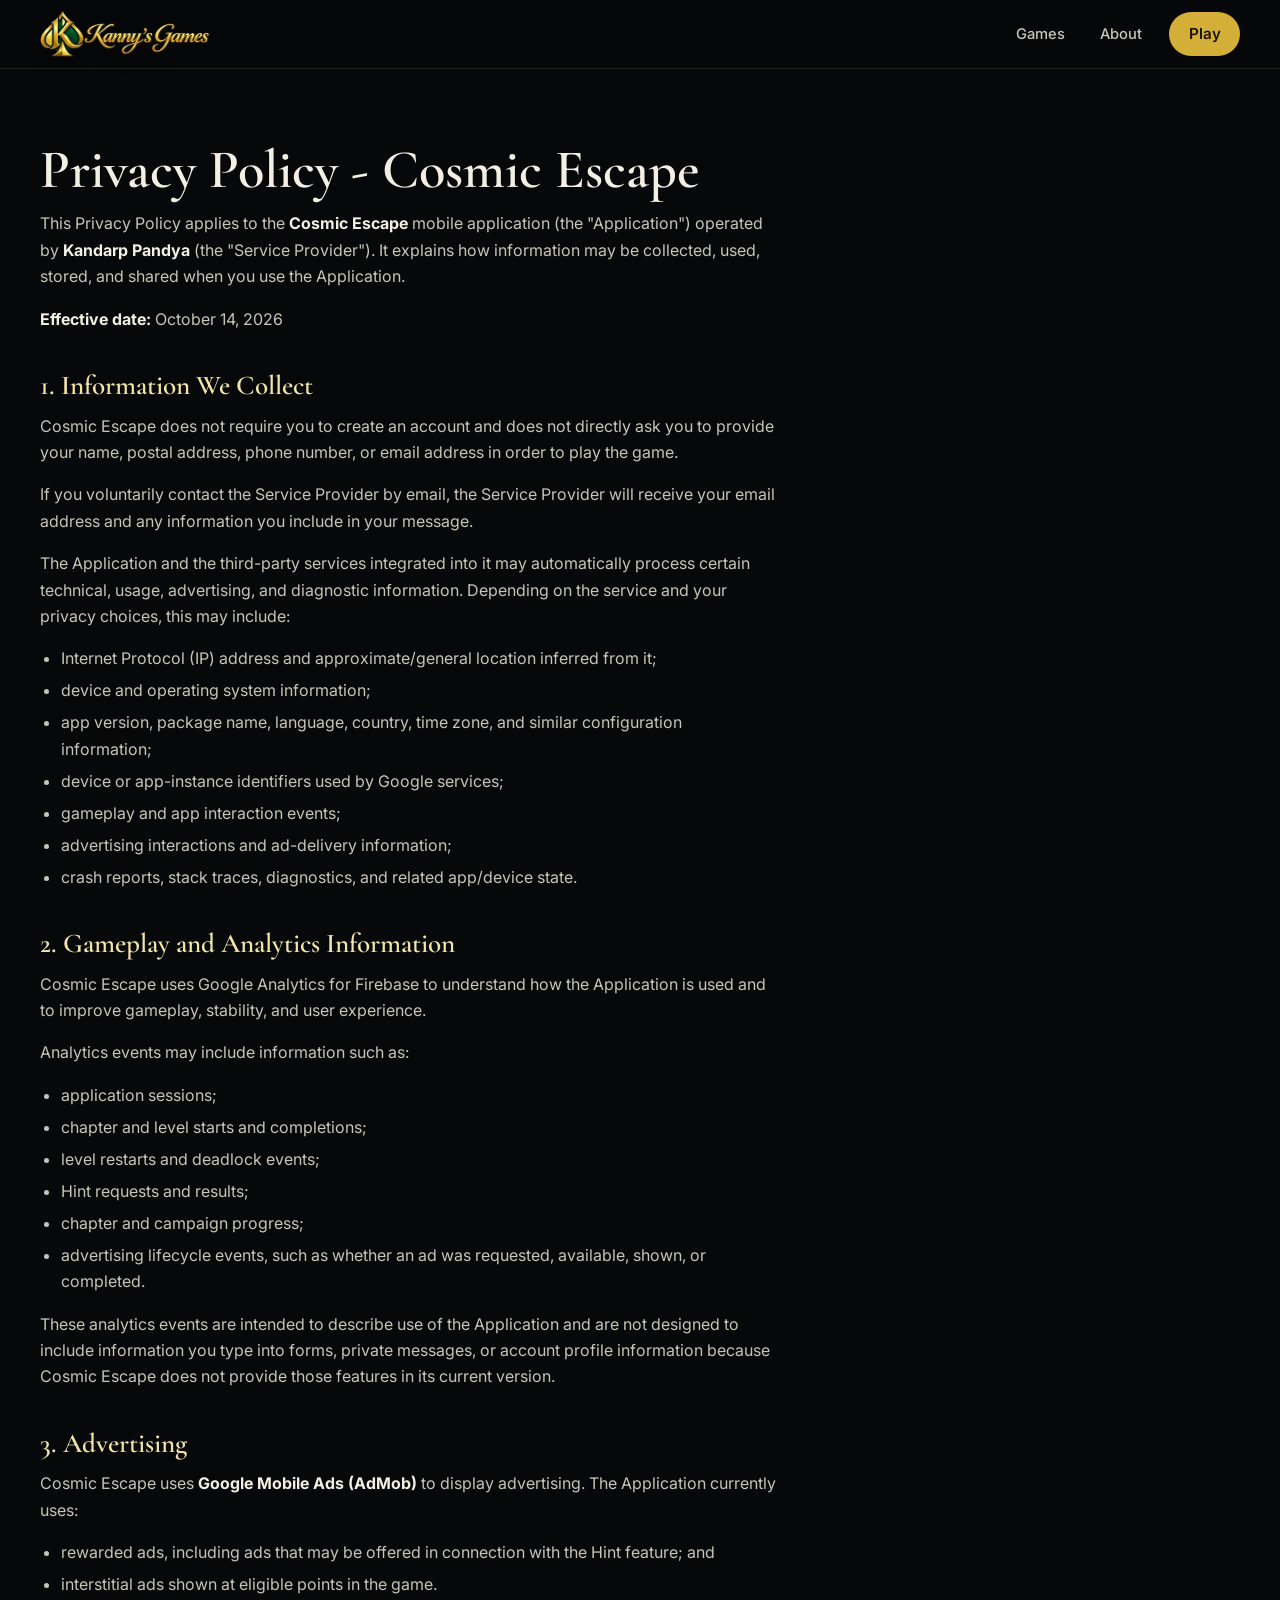
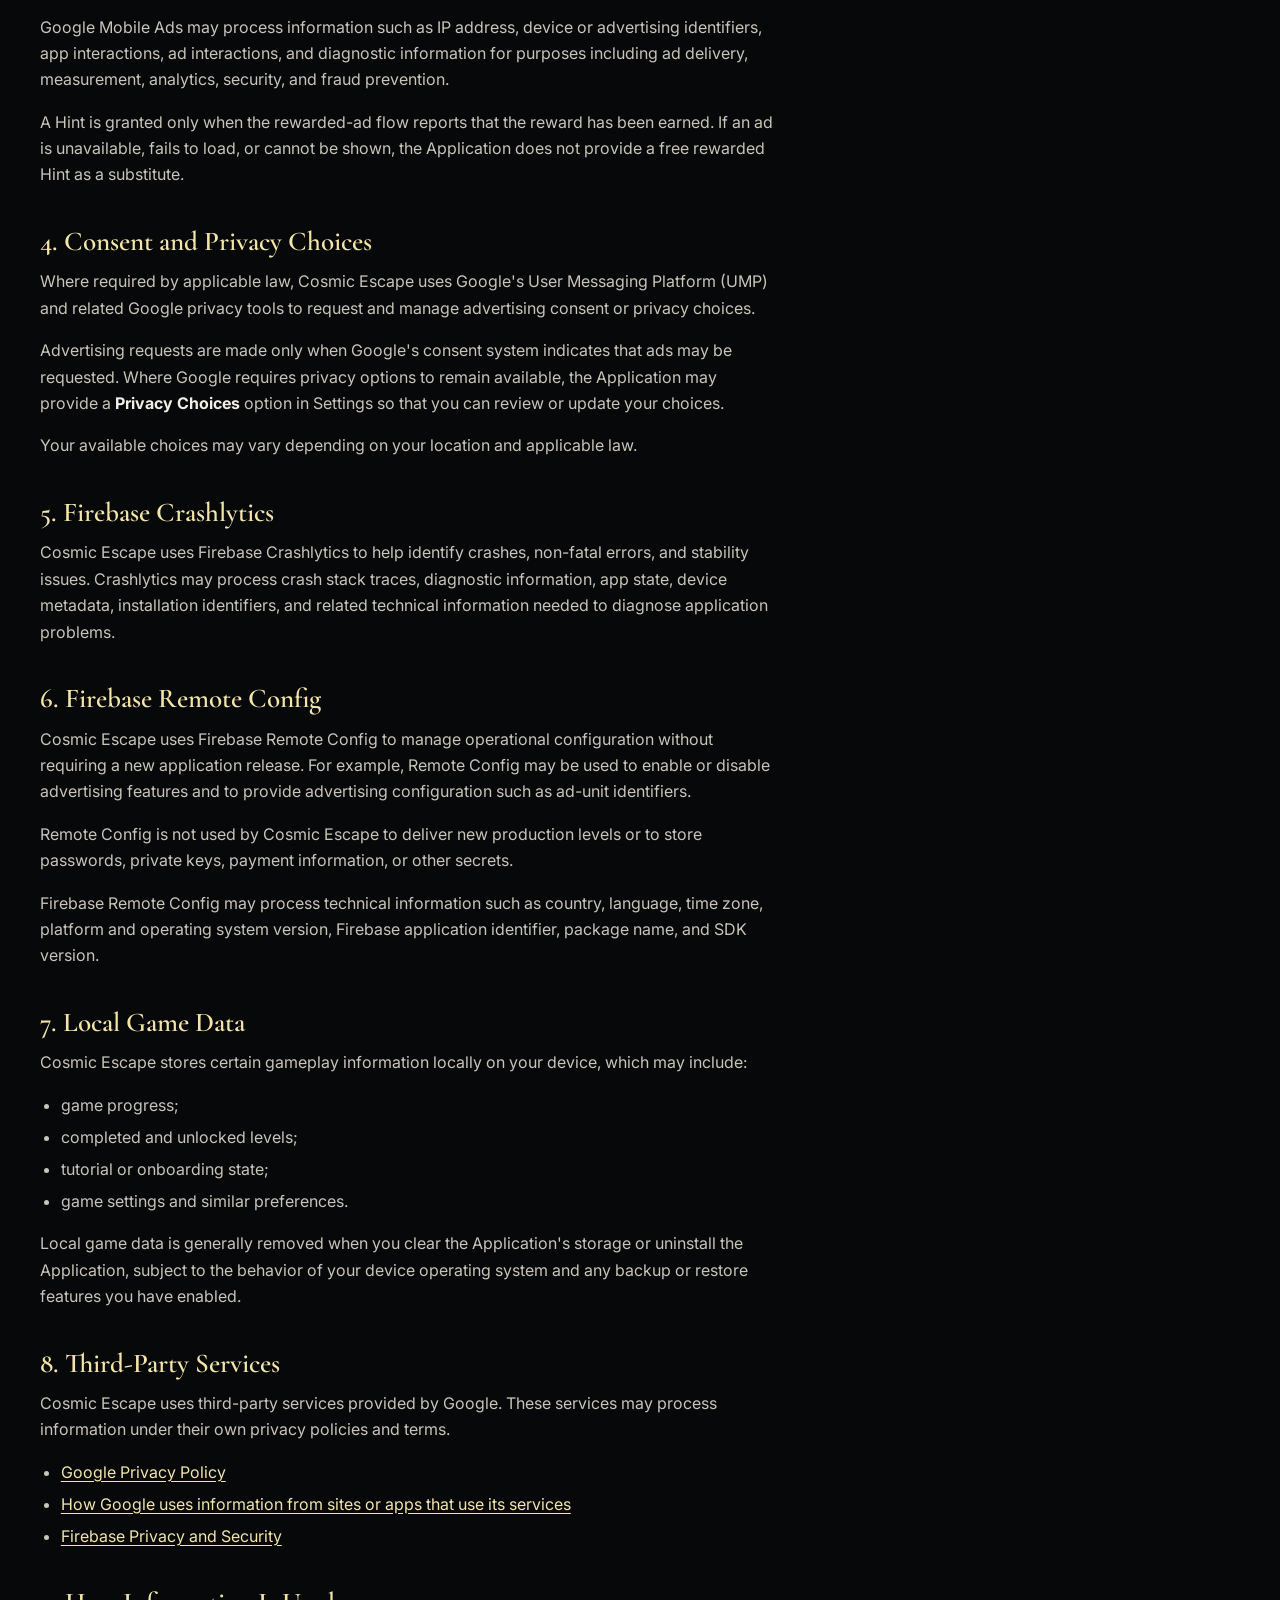
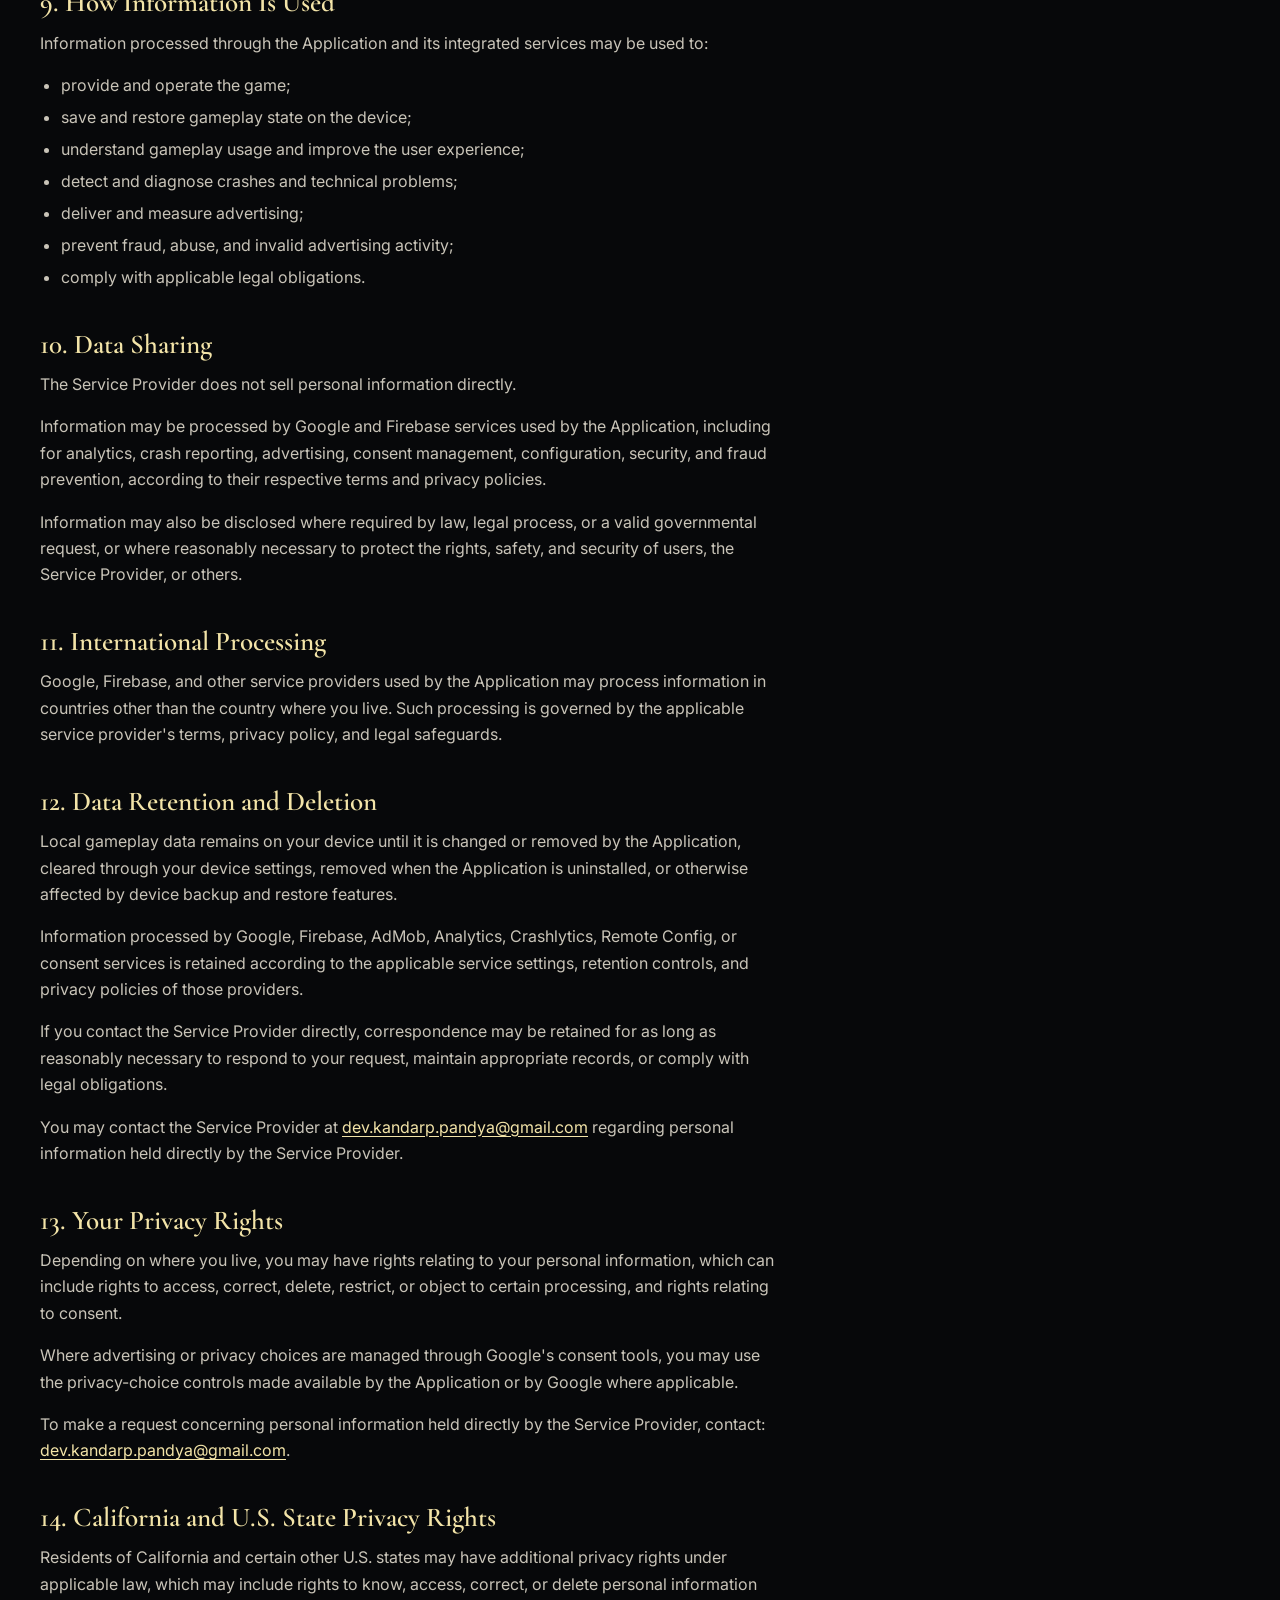
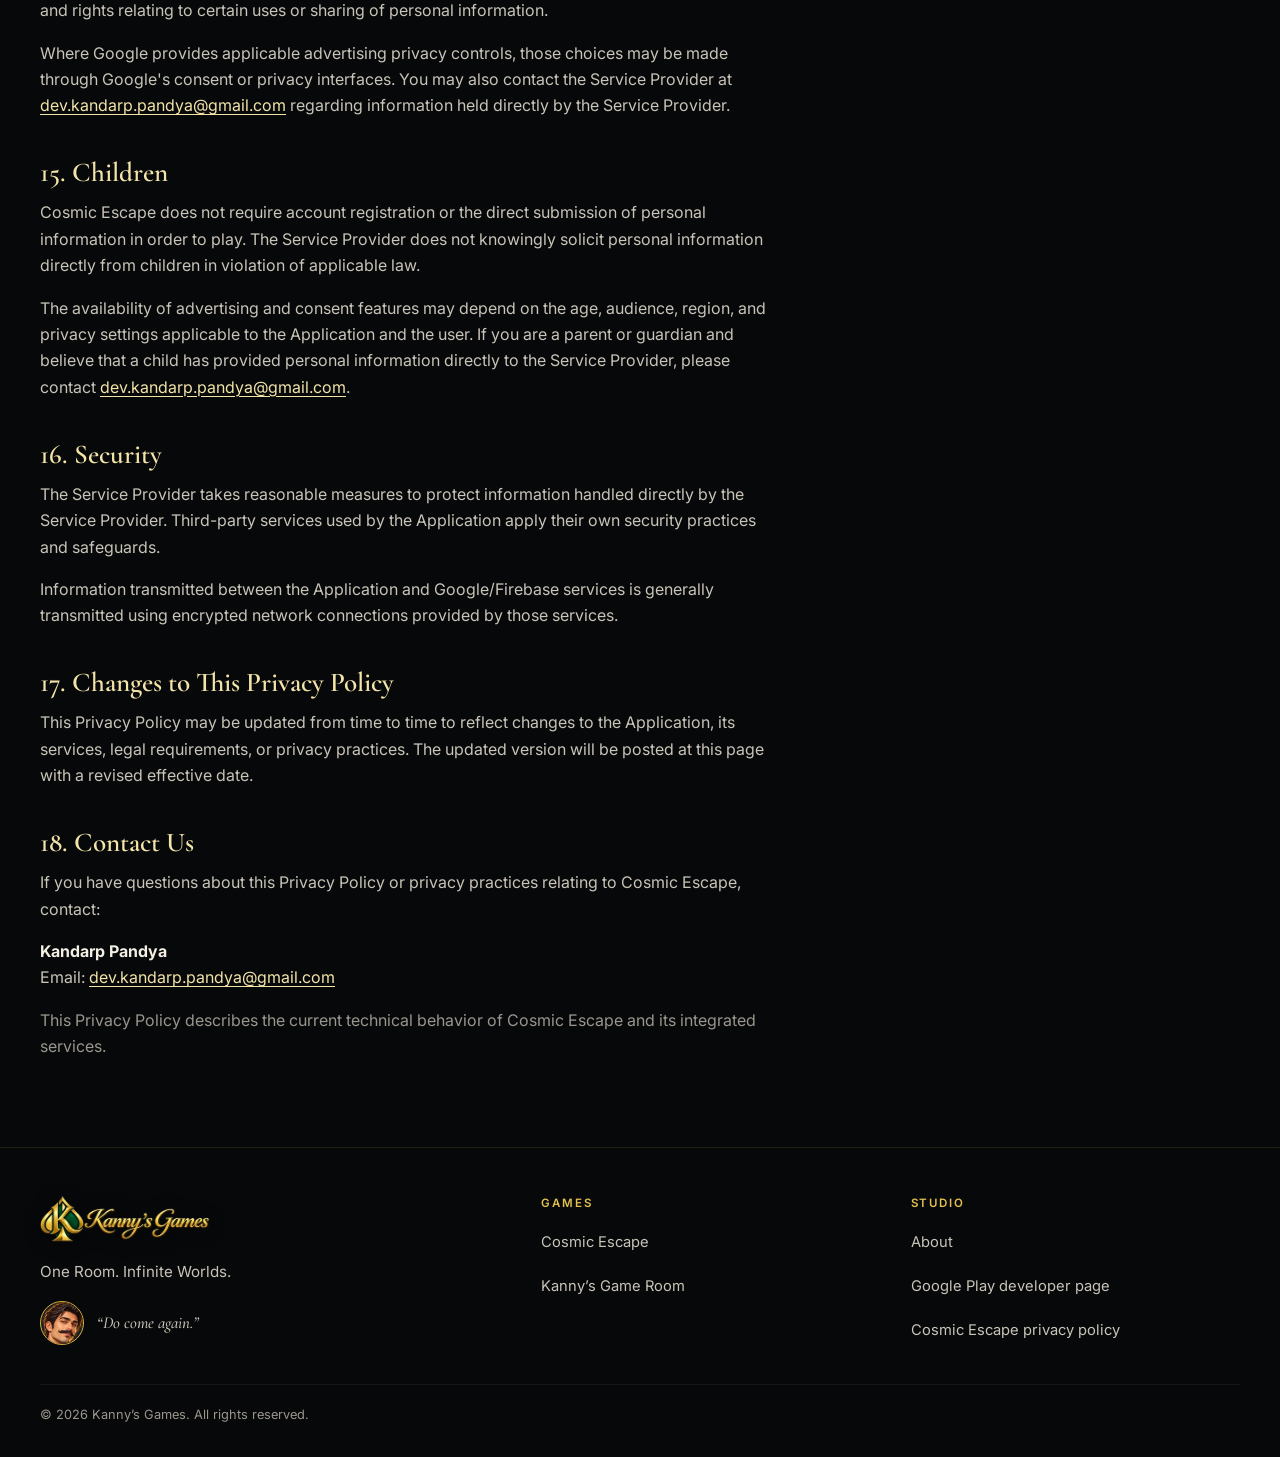
==== commit a052a5ef: "Site redesigned. Added new game." ====
--- a/privacy/CosmicEscape.html
+++ b/privacy/CosmicEscape.html
@@ -1,40 +1,41 @@
 <!DOCTYPE html>
 <html lang="en">
 <head>
-    <meta charset="utf-8">
-    <meta name="viewport" content="width=device-width, initial-scale=1">
-    <title>Privacy Policy - Cosmic Escape</title>
-    <style>
-        body {
-            font-family: "Helvetica Neue", Helvetica, Arial, sans-serif;
-            line-height: 1.6;
-            max-width: 900px;
-            margin: 0 auto;
-            padding: 24px;
-            color: #222;
-        }
-        h1, h2 {
-            line-height: 1.25;
-        }
-        h1 {
-            margin-bottom: 0.25em;
-        }
-        h2 {
-            margin-top: 1.8em;
-        }
-        ul {
-            padding-left: 1.4em;
-        }
-        a {
-            word-break: break-word;
-        }
-        .muted {
-            color: #666;
-        }
-    </style>
+<meta charset="utf-8">
+<meta name="viewport" content="width=device-width, initial-scale=1">
+<title>Privacy Policy - Cosmic Escape</title>
+<meta name="description" content="Privacy Policy for the Cosmic Escape mobile application from Kanny's Games.">
+<link rel="canonical" href="https://kannysgames.com/privacy/CosmicEscape.html">
+<meta name="theme-color" content="#07080a">
+<meta property="og:site_name" content="Kanny's Games">
+<meta property="og:type" content="website">
+<meta property="og:title" content="Privacy Policy - Cosmic Escape">
+<meta property="og:description" content="Privacy Policy for the Cosmic Escape mobile application from Kanny's Games.">
+<meta property="og:url" content="https://kannysgames.com/privacy/CosmicEscape.html">
+<meta property="og:image" content="https://kannysgames.com/assets/img/og/home.jpg">
+<meta property="og:image:width" content="1200">
+<meta property="og:image:height" content="630">
+<meta property="og:image:alt" content="Kanny's Games">
+<meta name="twitter:card" content="summary_large_image">
+<meta name="twitter:title" content="Privacy Policy - Cosmic Escape">
+<meta name="twitter:description" content="Privacy Policy for the Cosmic Escape mobile application from Kanny's Games.">
+<meta name="twitter:image" content="https://kannysgames.com/assets/img/og/home.jpg">
+<link rel="icon" type="image/png" sizes="32x32" href="/assets/img/studio/favicon-32.png">
+<link rel="icon" type="image/png" sizes="192x192" href="/assets/img/studio/icon-192.png">
+<link rel="apple-touch-icon" href="/assets/img/studio/apple-touch-icon.png">
+<link rel="preconnect" href="https://fonts.googleapis.com">
+<link rel="preconnect" href="https://fonts.gstatic.com" crossorigin>
+<link rel="stylesheet" href="https://fonts.googleapis.com/css2?family=Cormorant+Garamond:ital,wght@0,500;0,600;0,700;1,500;1,600&amp;family=Inter:wght@400;500;600;700;800&amp;display=swap">
+<link rel="stylesheet" href="/assets/css/studio.css">
+<script>document.documentElement.className="js"</script>
 </head>
 <body>
-
+<a class="skip" href="#main">Skip to content</a>
+<header class="nav"><div class="wrap nav-in">
+  <a class="logo" href="/" aria-label="Kanny's Games home"><picture><source media="(max-width:560px)" srcset="/assets/img/studio/logo-mark.webp" width="34" height="36"><img src="/assets/img/studio/logo.webp" srcset="/assets/img/studio/logo.webp 1x, /assets/img/studio/logo-2x.webp 2x" alt="Kanny's Games" width="169" height="46" fetchpriority="high"></picture></a>
+  <nav class="nav-links" aria-label="Primary"><a href="/games/">Games</a><a href="/#about">About</a><a class="btn btn-gold nav-play" href="https://play.google.com/store/apps/details?id=com.thebytedeveloper.kannysgameroom" target="_blank" rel="noopener noreferrer">Play</a></nav>
+</div></header>
+<main id="main" class="legal"><div class="wrap"><div class="prose">
 <h1>Privacy Policy - Cosmic Escape</h1>
 
 <p>
@@ -360,6 +361,17 @@
 <p class="muted">
     This Privacy Policy describes the current technical behavior of Cosmic Escape and its integrated services.
 </p>
-
+</div></div></main>
+<footer class="foot"><div class="wrap">
+  <div class="foot-in">
+    <div><a class="logo" href="/" aria-label="Kanny's Games home"><picture><source media="(max-width:560px)" srcset="/assets/img/studio/logo-mark.webp"><img src="/assets/img/studio/logo.webp" srcset="/assets/img/studio/logo.webp 1x, /assets/img/studio/logo-2x.webp 2x" alt="Kanny's Games" width="169" height="46" loading="lazy"></picture></a>
+      <p class="foot-tag">One Room. Infinite Worlds.</p>
+      <p class="foot-kanny"><img src="/assets/img/kanny/studio-avatar.webp" alt="" width="44" height="44" class="avatar" loading="lazy" decoding="async"><span>&ldquo;Do come again.&rdquo;</span></p></div>
+    <div><h2>Games</h2><ul><li><a href="/games/cosmic-escape/">Cosmic Escape</a></li><li><a href="/games/kannys-game-room/">Kanny&rsquo;s Game Room</a></li></ul></div>
+    <div><h2>Studio</h2><ul><li><a href="/#about">About</a></li><li><a href="https://play.google.com/store/apps/dev?id=5169909982344144360" target="_blank" rel="noopener noreferrer">Google Play developer page</a></li><li><a href="/privacy/CosmicEscape.html">Cosmic Escape privacy policy</a></li></ul></div>
+  </div>
+  <p class="copy">&copy; 2026 Kanny&rsquo;s Games. All rights reserved.</p>
+</div></footer>
+<script src="/assets/js/site.js" defer></script>
 </body>
 </html>
--- a/assets/css/studio.css
+++ b/assets/css/studio.css
@@ -0,0 +1,221 @@
+/* ════════════════════════════════════════════════════════════
+   Kanny's Games: studio layer
+   Tokens, base, permanent components (nav, footer, buttons,
+   pills, game card, library grid, legal prose).
+   Game-specific worlds live in game-room.css / cosmic-escape.css.
+   ════════════════════════════════════════════════════════════ */
+
+:root {
+  /* studio canvas */
+  --ink-1000: #07080a;
+  --ink-900: #0d0f12;
+  --ink-800: #14171b;
+  --ink-700: #1c2025;
+  --ink-600: #2a2f36;
+  /* text */
+  --paper-100: #f4efe4;
+  --paper-300: #c9c4b8;
+  --paper-500: #9a968d; /* ≥5:1 on ink-800 and darker */
+  /* gold hallmark */
+  --gold-300: #f3e4a8;
+  --gold-400: #e2c050;
+  --gold-500: #d4af37;
+  --gold-700: #8f7420;
+  --hair: rgba(212, 175, 55, 0.28);
+  --focus: #7fd1ff;
+
+  /* type: Cormorant Garamond + Inter are loaded from Google Fonts in <head> */
+  --f-display: "Cormorant Garamond", Georgia, "Times New Roman", serif;
+  --f-ui: "Inter", system-ui, -apple-system, "Segoe UI", Roboto, Arial, sans-serif;
+
+  /* shape */
+  --r-sm: 8px;
+  --r-md: 14px;
+  --r-lg: 22px;
+  --r-pill: 999px;
+  --arch: 999px 999px 18px 18px;
+
+  /* motion */
+  --ease: cubic-bezier(0.2, 0.7, 0.2, 1);
+  --dur-1: 150ms;
+  --dur-2: 300ms;
+  --dur-3: 700ms;
+
+  /* fluid type + rhythm */
+  --fs-hero: clamp(2.9rem, 7.2vw, 6rem);
+  --fs-h2: clamp(1.9rem, 3.6vw, 3rem);
+  --sec: clamp(4rem, 9vw, 7.5rem);
+
+  /* per-game theme defaults (studio neutral); overridden under [data-game] */
+  --g-bg: var(--ink-900);
+  --g-surface: var(--ink-800);
+  --g-accent: var(--gold-500);
+  --g-accent-2: var(--gold-300);
+  --g-text: var(--paper-100);
+  --g-glow: rgba(212, 175, 55, 0.3);
+  --g-display: var(--f-display);
+}
+
+*, *::before, *::after { box-sizing: border-box; }
+html { scroll-behavior: smooth; }
+body {
+  margin: 0;
+  background: var(--ink-1000);
+  color: var(--paper-100);
+  font: 400 1rem/1.65 var(--f-ui);
+  -webkit-font-smoothing: antialiased;
+  overflow-x: hidden;
+}
+img { max-width: 100%; height: auto; display: block; }
+a { color: inherit; text-decoration: none; }
+h1, h2, h3, h4, p, figure, blockquote { margin: 0; }
+:focus-visible { outline: 2px solid var(--focus); outline-offset: 3px; border-radius: 6px; }
+
+.wrap { width: min(100% - 2rem, 1200px); margin-inline: auto; }
+.sec { padding-block: var(--sec); }
+.skip {
+  position: absolute; left: 1rem; top: -4rem; z-index: 200;
+  background: var(--gold-500); color: #1a1405; padding: .7rem 1rem; border-radius: var(--r-sm); font-weight: 600;
+}
+.skip:focus { top: 1rem; }
+.sr-only { position: absolute; width: 1px; height: 1px; overflow: hidden; clip: rect(0 0 0 0); white-space: nowrap; }
+
+/* ── type roles ─────────────────────────────────────────────── */
+.eyebrow { font: 600 .75rem/1.2 var(--f-ui); letter-spacing: .18em; text-transform: uppercase; color: var(--gold-400); }
+.h-hero { font: 600 var(--fs-hero)/.98 var(--f-display); letter-spacing: -.01em; }
+.h-hero em { font-style: italic; color: var(--gold-300); }
+.h2 { font: 600 var(--fs-h2)/1.08 var(--f-display); }
+.lede { color: var(--paper-300); font-size: 1.1rem; max-width: 34rem; }
+.hair { height: 1px; background: linear-gradient(90deg, transparent, var(--hair), transparent); border: 0; margin: 0; }
+
+/* ── buttons / pills / tags ─────────────────────────────────── */
+.btn {
+  display: inline-flex; align-items: center; justify-content: center; gap: .5rem;
+  min-height: 46px; padding: .8rem 1.5rem; border-radius: var(--r-pill);
+  font: 600 .95rem/1 var(--f-ui); border: 1px solid transparent; cursor: pointer;
+  transition: transform var(--dur-1) var(--ease), box-shadow var(--dur-2) var(--ease), background var(--dur-2), border-color var(--dur-2);
+}
+.btn-gold { background: var(--gold-500); color: #1a1405; }
+.btn-gold:hover { background: var(--gold-400); transform: translateY(-1px); box-shadow: 0 10px 30px rgba(212,175,55,.28); }
+.btn-line { border-color: var(--hair); color: var(--paper-100); background: rgba(255,255,255,.02); }
+.btn-line:hover { border-color: var(--gold-500); background: rgba(212,175,55,.06); }
+.btn-game { background: var(--g-accent); color: #04121a; }
+.btn-game:hover { box-shadow: 0 10px 34px var(--g-glow); transform: translateY(-1px); }
+.btn[aria-disabled="true"] { opacity: .6; cursor: not-allowed; pointer-events: none; }
+
+.pill {
+  display: inline-flex; align-items: center; gap: .4rem; padding: .4rem .75rem; border-radius: var(--r-pill);
+  font: 600 .7rem/1 var(--f-ui); letter-spacing: .12em; text-transform: uppercase; border: 1px solid;
+}
+.pill::before { content: ""; width: 6px; height: 6px; border-radius: 50%; background: currentColor; }
+.pill-soon { color: #fc944c; border-color: currentColor; background: rgba(252,148,76,.08); }
+.pill-live { color: #5ad49a; border-color: currentColor; background: rgba(90,212,154,.08); }
+.pill-next { color: var(--paper-300); border-color: var(--ink-600); }
+.tag { font: 600 .7rem/1.2 var(--f-ui); letter-spacing: .14em; text-transform: uppercase; color: var(--paper-300); }
+
+/* ════ nav ═══════════════════════════════════════════════════ */
+.nav { position: sticky; top: 0; z-index: 50; background: rgba(7,8,10,.82); backdrop-filter: blur(14px); border-bottom: 1px solid rgba(212,175,55,.14); }
+.nav-in { display: flex; align-items: center; justify-content: space-between; min-height: 68px; gap: 1rem; }
+.logo { display: inline-flex; align-items: center; justify-content: center; min-height: 44px; min-width: 44px; }
+.logo img { width: auto; height: 46px; filter: drop-shadow(0 2px 8px rgba(0,0,0,.5)); }
+.nav-links { display: flex; align-items: center; gap: .4rem; font: 500 .92rem var(--f-ui); color: var(--paper-300); }
+.nav-links a:not(.btn) { display: inline-flex; align-items: center; justify-content: center; min-height: 44px; min-width: 44px; padding: 0 .9rem; border-radius: var(--r-pill); }
+.nav-links a:not(.btn):hover, .nav-links a[aria-current="page"] { color: var(--paper-100); }
+.nav-play { min-height: 44px; padding: .55rem 1.15rem; margin-left: .4rem; }
+
+.crumb { border-bottom: 1px solid rgba(255,255,255,.06); font: 500 .82rem var(--f-ui); color: var(--paper-300); }
+.crumb .wrap { display: flex; gap: .6rem; align-items: center; }
+.crumb a { display: inline-flex; align-items: center; min-height: 44px; }
+.crumb a:hover { color: var(--gold-300); }
+
+/* ════ footer ════════════════════════════════════════════════ */
+.foot { border-top: 1px solid rgba(212,175,55,.14); background: var(--ink-1000); padding-block: 3rem 2rem; }
+.foot-in { display: grid; grid-template-columns: 1.4fr 1fr 1fr; gap: 2.5rem; }
+.foot h2 { margin: 0 0 .6rem; font: 600 .72rem var(--f-ui); letter-spacing: .16em; text-transform: uppercase; color: var(--gold-400); }
+.foot ul { list-style: none; margin: 0; padding: 0; font-size: .92rem; color: var(--paper-300); }
+.foot li a { display: inline-flex; align-items: center; min-height: 44px; }
+.foot li a:hover { color: var(--paper-100); }
+.foot-tag { margin-top: .6rem; color: var(--paper-300); font-size: .95rem; }
+.foot-kanny { display: flex; gap: .8rem; align-items: center; margin-top: 1rem; font: italic 500 1.05rem var(--f-display); color: var(--paper-300); }
+.avatar { width: 44px; height: 44px; border-radius: 50%; object-fit: cover; border: 1px solid var(--gold-500); background: var(--ink-700); flex: none; }
+.copy { margin-top: 2rem; padding-top: 1.2rem; border-top: 1px solid rgba(255,255,255,.06); font-size: .8rem; color: var(--paper-500); }
+
+/* ════ kanny chip + arch ═════════════════════════════════════ */
+.chip { display: inline-flex; align-items: center; gap: .7rem; padding: .4rem 1.1rem .4rem .4rem; border: 1px solid var(--hair); border-radius: var(--r-pill); background: rgba(20,23,27,.7); backdrop-filter: blur(8px); font: italic 500 1.02rem var(--f-display); color: var(--paper-300); }
+.arch { border-radius: var(--arch); overflow: hidden; position: relative; }
+
+/* ════ game card (themed via [data-game]) ═══════════════════ */
+.lib-grid { display: grid; grid-template-columns: repeat(3, 1fr); gap: 1.4rem; }
+.card {
+  position: relative; display: flex; flex-direction: column; background: var(--g-surface);
+  border: 1px solid var(--ink-600); border-radius: var(--r-lg); overflow: hidden; color: var(--g-text);
+  transition: transform var(--dur-2) var(--ease), box-shadow var(--dur-2) var(--ease), border-color var(--dur-2);
+}
+a.card:hover, a.card:focus-visible { transform: translateY(-4px); border-color: color-mix(in srgb, var(--g-accent) 55%, transparent); box-shadow: 0 0 0 1px color-mix(in srgb, var(--g-accent) 30%, transparent), 0 18px 60px var(--g-glow); }
+.card-art { position: relative; aspect-ratio: 16/10; background: var(--g-bg); overflow: hidden; }
+.card-art img { width: 100%; height: 100%; object-fit: cover; }
+.card-art::after { content: ""; position: absolute; inset: 0; background: linear-gradient(180deg, transparent 55%, var(--g-surface)); }
+.card-body { padding: 1.4rem 1.5rem 1.6rem; display: grid; gap: .7rem; }
+.card h3 { font: 700 1.45rem/1.1 var(--g-display); color: var(--g-text); }
+.card p { color: color-mix(in srgb, var(--g-text) 78%, transparent); font-size: .96rem; }
+.card-meta { display: flex; justify-content: space-between; align-items: center; gap: 1rem; margin-top: .3rem; flex-wrap: wrap; }
+.card-cta { font: 600 .9rem var(--f-ui); color: var(--g-accent); display: inline-flex; gap: .4rem; align-items: center; }
+.card-cta::after { content: "→"; transition: transform var(--dur-2) var(--ease); }
+a.card:hover .card-cta::after { transform: translateX(4px); }
+.card.teaser { background: transparent; border: 1px dashed var(--ink-600); }
+.card.teaser .card-art { background: radial-gradient(60% 70% at 50% 100%, rgba(212,175,55,.12), transparent 70%); }
+.card.teaser .card-art::after { display: none; }
+.card.teaser .card-art span { position: absolute; inset: 0; display: grid; place-items: center; font: 500 6rem var(--f-display); color: rgba(212,175,55,.28); }
+
+/* per-game card theming (cards appear on studio pages too) */
+[data-game="cosmic-escape"] { --g-bg: #05070f; --g-surface: #0e1522; --g-accent: #64cce0; --g-accent-2: #fc944c; --g-text: #eaf2fb; --g-glow: rgba(100,204,224,.32); --g-display: var(--f-ui); }
+[data-game="kannys-game-room"] { --g-bg: #0d2118; --g-surface: #132d1f; --g-accent: #d4af37; --g-text: #faf8f2; --g-glow: rgba(212,175,55,.35); --g-display: "Palatino Linotype", "Book Antiqua", Palatino, serif; }
+
+/* ════ legal prose ═══════════════════════════════════════════ */
+.legal { padding-block: clamp(2.5rem, 6vw, 4.5rem); }
+.legal .prose { max-width: 46rem; }
+.legal h1 { font: 600 clamp(2.2rem, 5vw, 3.4rem)/1.1 var(--f-display); margin-bottom: .6rem; }
+.legal h2 { font: 600 1.7rem/1.2 var(--f-display); margin: 2.4rem 0 .6rem; color: var(--gold-300); }
+.legal p, .legal li { color: var(--paper-300); }
+.legal p { margin: 0 0 1rem; }
+.legal strong { color: var(--paper-100); }
+.legal ul { padding-left: 1.3rem; margin: 0 0 1rem; }
+.legal li { margin-bottom: .35rem; }
+.legal a { color: var(--gold-300); text-decoration: underline; text-underline-offset: 3px; word-break: break-word; }
+.legal a:hover { color: var(--gold-400); }
+.legal .muted { color: var(--paper-500); }
+.legal .notice { border: 1px solid var(--hair); border-radius: var(--r-md); padding: 1.2rem 1.4rem; background: var(--ink-800); }
+
+/* ════ error page ════════════════════════════════════════════ */
+.nf { min-height: 62vh; display: grid; place-items: center; text-align: center; padding-block: 4rem; }
+.nf .code { font: 600 clamp(5rem, 18vw, 10rem)/1 var(--f-display); color: var(--gold-300); letter-spacing: -.02em; }
+.nf p { margin: .8rem auto 1.8rem; max-width: 30rem; color: var(--paper-300); }
+.nf .row { display: flex; gap: .8rem; justify-content: center; flex-wrap: wrap; }
+
+/* ════ reveal (progressive enhancement; JS adds .js to <html>) ═ */
+.js .rv { opacity: 0; transform: translateY(14px); transition: opacity var(--dur-3) var(--ease), transform var(--dur-3) var(--ease); }
+.js .rv.in { opacity: 1; transform: none; }
+
+@media (prefers-reduced-motion: reduce) {
+  *, *::before, *::after { animation: none !important; transition-duration: .01ms !important; scroll-behavior: auto !important; }
+  .js .rv { opacity: 1; transform: none; }
+}
+
+/* ════ responsive frame ═════════════════════════════════════ */
+@media (max-width: 900px) {
+  .lib-grid { grid-template-columns: 1fr 1fr; }
+  .lib-grid .teaser { grid-column: 1 / -1; }
+  .lib-grid .teaser .card-art { aspect-ratio: 21/6; }
+}
+@media (max-width: 820px) {
+  .foot-in { grid-template-columns: 1fr 1fr; }
+  .foot-in > div:first-child { grid-column: 1 / -1; }
+}
+@media (max-width: 560px) {
+  .logo img { height: 36px; }
+  .nav-links { gap: .1rem; }
+  .nav-links a:not(.btn) { padding: 0 .6rem; }
+  .nav-play { padding: .5rem .95rem; margin-left: .2rem; }
+  .lib-grid { grid-template-columns: 1fr; }
+  .lib-grid .teaser .card-art { aspect-ratio: 16/10; }
+}
